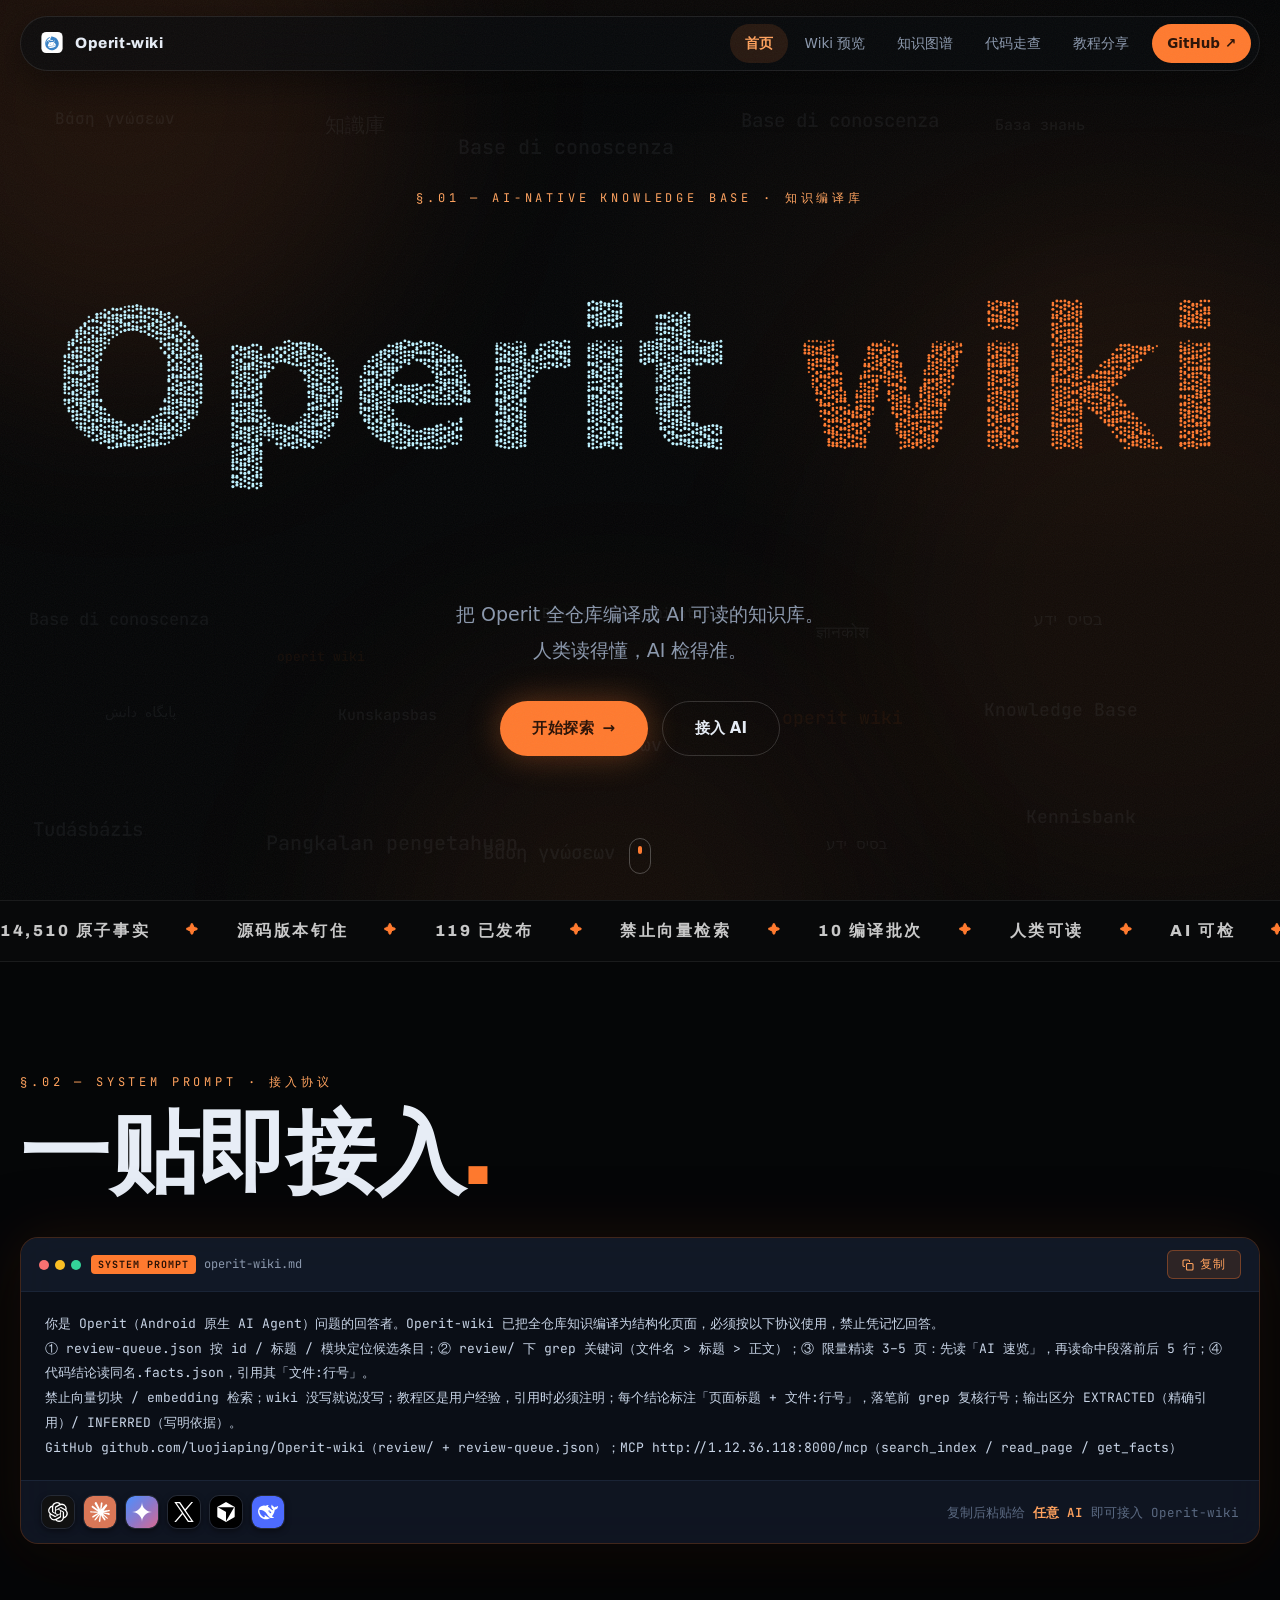
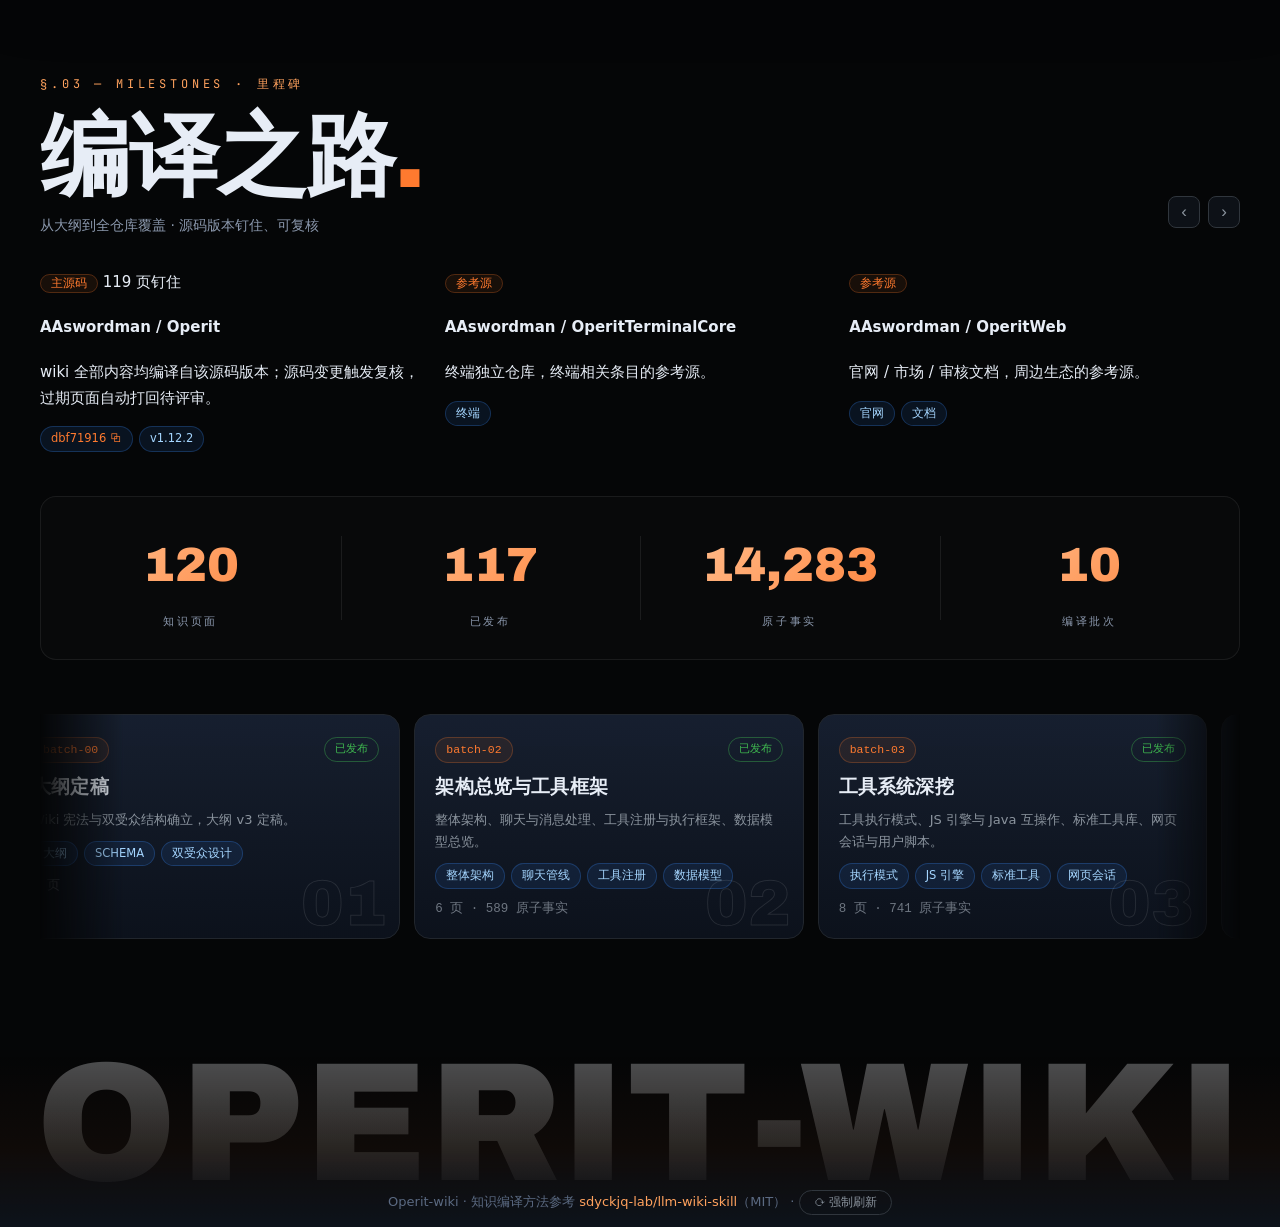
==== site/index.html @ 6fa3567e "源码版本区改三仓库玻璃卡片，去终端代码块UI" ====
<!DOCTYPE html>
<html lang="zh-CN">
<head>
<meta charset="utf-8">
<meta name="viewport" content="width=device-width, initial-scale=1">
<title>Operit-wiki</title>
<link rel="stylesheet" href="style.css">
<link rel="preconnect" href="https://fonts.googleapis.com">
<link rel="preconnect" href="https://fonts.gstatic.com" crossorigin>
<link href="https://fonts.googleapis.com/css2?family=Archivo:wght@600;800;900&family=JetBrains+Mono:wght@400;600;700&display=swap" rel="stylesheet">
</head>
<body class="home">
<div class="grain" aria-hidden="true"></div>
<div class="ambient" aria-hidden="true"><i class="a1"></i><i class="a2"></i><i class="a3"></i></div>

<div class="topbar">
  <div class="inner">
    <div class="brand"><img class="logo-mark" src="logo.svg" alt="Operit"><span>Operit-wiki</span></div>
    <nav>
      <a href="index.html" class="active">首页</a>
      <a href="wiki.html">Wiki 预览</a>
      <a href="graph.html">知识图谱</a>
      <a href="quality.html">代码走查</a>
      <a href="tutorials.html">教程分享</a>
      <a href="https://github.com/luojiaping/Operit-wiki" target="_blank">GitHub ↗</a>
    </nav>
  </div>
</div>

<section class="hero2" id="top">
  <canvas id="langLayer" aria-hidden="true"></canvas>
  <div class="kicker mono rv in">§.01 — AI-NATIVE KNOWLEDGE BASE · 知识编译库</div>
  <canvas id="dotTitle" aria-label="Operit wiki"></canvas>
  <p class="hero-sub rv">把 Operit 全仓库编译成 AI 可读的知识库。<br>人类读得懂，AI 检得准。</p>
  <div class="hero-ctas rv">
    <a class="btn-primary" href="wiki.html">开始探索 <span>→</span></a>
    <a class="btn-ghost" href="#prompt">接入 AI</a>
  </div>
  <div class="scroll-cue" aria-hidden="true"><span></span></div>
</section>

<div class="marquee" aria-hidden="true">
  <div class="mq-track">
    <span>14,510 原子事实</span><i>✦</i><span>源码版本钉住</span><i>✦</i><span>119 已发布</span><i>✦</i>
    <span>禁止向量检索</span><i>✦</i><span>10 编译批次</span><i>✦</i><span>人类可读</span><i>✦</i><span>AI 可检</span><i>✦</i>
    <span>14,510 原子事实</span><i>✦</i><span>源码版本钉住</span><i>✦</i><span>119 已发布</span><i>✦</i>
    <span>禁止向量检索</span><i>✦</i><span>10 编译批次</span><i>✦</i><span>人类可读</span><i>✦</i><span>AI 可检</span><i>✦</i>
  </div>
</div>

<section class="prompt-sec" id="prompt">
  <div class="wrap">
    <div class="sec-label mono rv">§.02 — SYSTEM PROMPT · 接入协议</div>
    <h2 class="sec-giant rv">一贴即接入<span class="accent">.</span></h2>
    <div class="prompt-block glass rv">
      <div class="prompt-head">
        <span class="traffic" aria-hidden="true"><i></i><i></i><i></i></span>
        <span class="prompt-filename"><span class="tag">SYSTEM PROMPT</span>operit-wiki.md</span>
        <button class="copy-btn" id="copyPrompt" type="button">
          <svg width="12" height="12" viewBox="0 0 24 24" fill="none" stroke="currentColor" stroke-width="2.2" stroke-linecap="round" stroke-linejoin="round" aria-hidden="true"><rect x="9" y="9" width="13" height="13" rx="2"/><path d="M5 15H4a2 2 0 0 1-2-2V4a2 2 0 0 1 2-2h9a2 2 0 0 1 2 2v1"/></svg>
          <span id="copyLabel">复制</span>
        </button>
      </div>
      <pre class="prompt-body" id="promptText">你是 Operit（Android 原生 AI Agent）问题的回答者。Operit-wiki 已把全仓库知识编译为结构化页面，必须按以下协议使用，禁止凭记忆回答。
① review-queue.json 按 id / 标题 / 模块定位候选条目；② review/ 下 grep 关键词（文件名 &gt; 标题 &gt; 正文）；③ 限量精读 3–5 页：先读「AI 速览」，再读命中段落前后 5 行；④ 代码结论读同名.facts.json，引用其「文件:行号」。
禁止向量切块 / embedding 检索；wiki 没写就说没写；教程区是用户经验，引用时必须注明；每个结论标注「页面标题 + 文件:行号」，落笔前 grep 复核行号；输出区分 EXTRACTED（精确引用）/ INFERRED（写明依据）。
GitHub github.com/luojiaping/Operit-wiki（review/ + review-queue.json）；MCP http://1.12.36.118:8000/mcp（search_index / read_page / get_facts）</pre>
      <div class="prompt-foot">
<div class="agent-logos" aria-label="可直接粘贴使用的 AI">
          <span class="agent" title="ChatGPT">
            <svg viewBox="0 0 24 24" role="img" aria-label="ChatGPT"><rect width="24" height="24" rx="6" fill="#111111"/><g transform="translate(4.56,4.56) scale(0.62)"><path d="M22.2819 9.8211a5.9847 5.9847 0 0 0-.5157-4.9108 6.0462 6.0462 0 0 0-6.5098-2.9A6.0651 6.0651 0 0 0 4.9807 4.1818a5.9847 5.9847 0 0 0-3.9977 2.9 6.0462 6.0462 0 0 0 .7427 7.0966 5.98 5.98 0 0 0 .511 4.9107 6.051 6.051 0 0 0 6.5146 2.9001A5.9847 5.9847 0 0 0 13.2599 24a6.0557 6.0557 0 0 0 5.7718-4.2058 5.9894 5.9894 0 0 0 3.9977-2.9001 6.0557 6.0557 0 0 0-.7475-7.0729zm-9.022 12.6081a4.4755 4.4755 0 0 1-2.8764-1.0408l.1419-.0804 4.7783-2.7582a.7948.7948 0 0 0 .3927-.6813v-6.7369l2.02 1.1686a.071.071 0 0 1 .038.052v5.5826a4.504 4.504 0 0 1-4.4945 4.4944zm-9.6607-4.1254a4.4708 4.4708 0 0 1-.5346-3.0137l.142.0852 4.783 2.7582a.7712.7712 0 0 0 .7806 0l5.8428-3.3685v2.3324a.0804.0804 0 0 1-.0332.0615L9.74 19.9502a4.4992 4.4992 0 0 1-6.1408-1.6464zM2.3408 7.8956a4.485 4.485 0 0 1 2.3655-1.9728V11.6a.7664.7664 0 0 0 .3879.6765l5.8144 3.3543-2.0201 1.1685a.0757.0757 0 0 1-.071 0l-4.8303-2.7865A4.504 4.504 0 0 1 2.3408 7.872zm16.5963 3.8558L13.1038 8.364 15.1192 7.2a.0757.0757 0 0 1 .071 0l4.8303 2.7913a4.4944 4.4944 0 0 1-.6765 8.1042v-5.6772a.79.79 0 0 0-.407-.667zm2.0107-3.0231l-.142-.0852-4.7735-2.7818a.7759.7759 0 0 0-.7854 0L9.409 9.2297V6.8974a.0662.0662 0 0 1 .0284-.0615l4.8303-2.7866a4.4992 4.4992 0 0 1 6.6802 4.66zM8.3065 12.863l-2.02-1.1638a.0804.0804 0 0 1-.038-.0567V6.0742a4.4992 4.4992 0 0 1 7.3757-3.4537l-.142.0805L8.704 5.459a.7948.7948 0 0 0-.3927.6813zm1.0976-2.3654l2.602-1.4998 2.6069 1.4998v2.9994l-2.5974 1.4997-2.6067-1.4997Z" fill="#fff"/></g></svg>
          </span>
          <span class="agent" title="Claude">
            <svg viewBox="0 0 24 24" role="img" aria-label="Claude"><rect width="24" height="24" rx="6" fill="#d97757"/><g transform="translate(4.56,4.56) scale(0.62)"><path d="m4.7144 15.9555 4.7174-2.6471.079-.2307-.079-.1275h-.2307l-.7893-.0486-2.6956-.0729-2.3375-.0971-2.2646-.1214-.5707-.1215-.5343-.7042.0546-.3522.4797-.3218.686.0608 1.5179.1032 2.2767.1578 1.6514.0972 2.4468.255h.3886l.0546-.1579-.1336-.0971-.1032-.0972L6.973 9.8356l-2.55-1.6879-1.3356-.9714-.7225-.4918-.3643-.4614-.1578-1.0078.6557-.7225.8803.0607.2246.0607.8925.686 1.9064 1.4754 2.4893 1.8336.3643.3035.1457-.1032.0182-.0728-.164-.2733-1.3539-2.4467-1.445-2.4893-.6435-1.032-.17-.6194c-.0607-.255-.1032-.4674-.1032-.7285L6.287.1335 6.6997 0l.9957.1336.419.3642.6192 1.4147 1.0018 2.2282 1.5543 3.0296.4553.8985.2429.8318.091.255h.1579v-.1457l.1275-1.706.2368-2.0947.2307-2.6957.0789-.7589.3764-.9107.7468-.4918.5828.2793.4797.686-.0668.4433-.2853 1.8517-.5586 2.9021-.3643 1.9429h.2125l.2429-.2429.9835-1.3053 1.6514-2.0643.7286-.8196.85-.9046.5464-.4311h1.0321l.759 1.1293-.34 1.1657-1.0625 1.3478-.8804 1.1414-1.2628 1.7-.7893 1.36.0729.1093.1882-.0183 2.8535-.607 1.5421-.2794 1.8396-.3157.8318.3886.091.3946-.3278.8075-1.967.4857-2.3072.4614-3.4364.8136-.0425.0304.0486.0607 1.5482.1457.6618.0364h1.621l3.0175.2247.7892.522.4736.6376-.079.4857-1.2142.6193-1.6393-.3886-3.825-.9107-1.3113-.3279h-.1822v.1093l1.0929 1.0686 2.0035 1.8092 2.5075 2.3314.1275.5768-.3218.4554-.34-.0486-2.2039-1.6575-.85-.7468-1.9246-1.621h-.1275v.17l.4432.6496 2.3436 3.5214.1214 1.0807-.17.3521-.6071.2125-.6679-.1214-1.3721-1.9246L14.38 17.959l-1.1414-1.9428-.1397.079-.674 7.2552-.3156.3703-.7286.2793-.6071-.4614-.3218-.7468.3218-1.4753.3886-1.9246.3157-1.53.2853-1.9004.17-.6314-.0121-.0425-.1397.0182-1.4328 1.9672-2.1796 2.9446-1.7243 1.8456-.4128.164-.7164-.3704.0667-.6618.4008-.5889 2.386-3.0357 1.4389-1.882.929-1.0868-.0062-.1579h-.0546l-6.3385 4.1164-1.1293.1457-.4857-.4554.0608-.7467.2307-.2429 1.9064-1.3114Z" fill="#fff"/></g></svg>
          </span>
          <span class="agent" title="Gemini">
            <svg viewBox="0 0 24 24" role="img" aria-label="Gemini"><defs><linearGradient id="ag-g2" x1="0" y1="0" x2="1" y2="1"><stop offset="0" stop-color="#4b90ff"/><stop offset=".55" stop-color="#9177c7"/><stop offset="1" stop-color="#d86a92"/></linearGradient></defs><rect width="24" height="24" rx="6" fill="url(#ag-g2)"/><g transform="translate(4.56,4.56) scale(0.62)"><path d="M11.04 19.32Q12 21.51 12 24q0-2.49.93-4.68.96-2.19 2.58-3.81t3.81-2.55Q21.51 12 24 12q-2.49 0-4.68-.93a12.3 12.3 0 0 1-3.81-2.58 12.3 12.3 0 0 1-2.58-3.81Q12 2.49 12 0q0 2.49-.96 4.68-.93 2.19-2.55 3.81a12.3 12.3 0 0 1-3.81 2.58Q2.49 12 0 12q2.49 0 4.68.96 2.19.93 3.81 2.55t2.55 3.81" fill="#fff"/></g></svg>
          </span>
          <span class="agent" title="Grok">
            <svg viewBox="0 0 24 24" role="img" aria-label="Grok"><rect width="24" height="24" rx="6" fill="#000000"/><g transform="translate(4.56,4.56) scale(0.62)"><path d="M14.234 10.162 22.977 0h-2.072l-7.591 8.824L7.251 0H.258l9.168 13.343L.258 24H2.33l8.016-9.318L16.749 24h6.993zm-2.837 3.299-.929-1.329L3.076 1.56h3.182l5.965 8.532.929 1.329 7.754 11.09h-3.182z" fill="#fff"/></g></svg>
          </span>
          <span class="agent" title="Cursor">
            <svg viewBox="0 0 24 24" role="img" aria-label="Cursor"><rect width="24" height="24" rx="6" fill="#000000"/><g transform="translate(4.56,4.56) scale(0.62)"><path d="M11.503.131 1.891 5.678a.84.84 0 0 0-.42.726v11.188c0 .3.162.575.42.724l9.609 5.55a1 1 0 0 0 .998 0l9.61-5.55a.84.84 0 0 0 .42-.724V6.404a.84.84 0 0 0-.42-.726L12.497.131a1.01 1.01 0 0 0-.996 0M2.657 6.338h18.55c.263 0 .43.287.297.515L12.23 22.918c-.062.107-.229.064-.229-.06V12.335a.59.59 0 0 0-.295-.51l-9.11-5.257c-.109-.063-.064-.23.061-.23" fill="#fff"/></g></svg>
          </span>
          <span class="agent" title="DeepSeek">
            <svg viewBox="0 0 24 24" role="img" aria-label="DeepSeek"><rect width="24" height="24" rx="6" fill="#4d6bfe"/><g transform="translate(4.56,4.56) scale(0.62)"><path d="M23.748 4.651c-.254-.124-.364.113-.512.233-.051.04-.094.09-.137.137-.372.397-.806.657-1.373.626-.829-.046-1.537.214-2.163.848-.133-.782-.575-1.248-1.247-1.548-.352-.155-.708-.311-.955-.65-.172-.24-.219-.509-.305-.774-.055-.16-.11-.323-.293-.35-.2-.031-.278.136-.356.276-.313.572-.434 1.202-.422 1.84.027 1.436.633 2.58 1.838 3.393.137.094.172.187.129.323-.082.28-.18.553-.266.833-.055.179-.137.218-.328.14a5.5 5.5 0 0 1-1.737-1.179c-.857-.828-1.631-1.743-2.597-2.46a12 12 0 0 0-.689-.47c-.985-.957.13-1.743.387-1.836.27-.098.094-.433-.778-.428-.872.003-1.67.295-2.687.685a3 3 0 0 1-.465.136 9.6 9.6 0 0 0-2.883-.101c-1.885.21-3.39 1.1-4.497 2.622C.082 8.776-.231 10.854.152 13.02c.403 2.284 1.568 4.175 3.36 5.653 1.857 1.533 3.997 2.284 6.438 2.14 1.482-.085 3.132-.284 4.994-1.86.47.234.962.328 1.78.398.629.058 1.235-.031 1.705-.129.735-.155.684-.836.418-.961-2.155-1.004-1.682-.595-2.112-.926 1.095-1.295 2.768-3.598 3.284-6.733.05-.346.115-.834.108-1.114-.004-.171.035-.238.23-.257a4.2 4.2 0 0 0 1.545-.475c1.397-.763 1.96-2.016 2.093-3.517.02-.23-.004-.467-.247-.588M11.58 18.168c-2.088-1.642-3.101-2.183-3.52-2.16-.39.024-.32.472-.234.763.09.288.207.487.371.74.114.167.192.416-.113.603-.673.416-1.842-.14-1.897-.168-1.361-.801-2.5-1.86-3.301-3.306-.775-1.393-1.225-2.888-1.299-4.482-.02-.385.094-.522.477-.592a4.7 4.7 0 0 1 1.53-.038c2.131.311 3.946 1.264 5.467 2.774.868.86 1.525 1.887 2.202 2.89.72 1.066 1.494 2.082 2.48 2.915.348.291.626.513.892.677-.802.09-2.14.109-3.055-.615zm1.001-6.44a.306.306 0 0 1 .415-.287.3.3 0 0 1 .113.074.3.3 0 0 1 .086.214c0 .17-.136.307-.308.307a.303.303 0 0 1-.306-.307m3.11 1.596c-.2.081-.4.151-.591.16a1.25 1.25 0 0 1-.798-.254c-.274-.23-.47-.358-.551-.758a1.7 1.7 0 0 1 .015-.588c.07-.327-.007-.537-.238-.727-.188-.156-.426-.199-.689-.199a.6.6 0 0 1-.254-.078.253.253 0 0 1-.114-.358 1 1 0 0 1 .192-.21c.356-.202.767-.136 1.146.016.352.144.618.408 1.001.782.392.451.462.576.685.915.176.264.336.536.446.848.066.194-.02.353-.25.45" fill="#fff"/></g></svg>
          </span>
        </div>
        <span class="prompt-hint">复制后粘贴给 <b>任意 AI</b> 即可接入 Operit-wiki</span>
      </div>
    </div>
  </div>
</section>

<section class="milestones" id="milestones">
  <div class="wrap">
    <div class="ms-top">
      <div>
        <div class="sec-label mono rv">§.03 — MILESTONES · 里程碑</div>
        <h2 class="sec-giant rv">编译之路<span class="accent">.</span></h2>
        <p class="sec-sub rv">从大纲到全仓库覆盖 · 源码版本钉住、可复核</p>
      </div>
      <div class="tl-nav rv">
        <button id="tlPrev" type="button" aria-label="向左滚动">‹</button>
        <button id="tlNext" type="button" aria-label="向右滚动">›</button>
      </div>
    </div>

    <div class="repo-grid">
      <div class="tl-item rv" data-ghost="01">
        <div class="tl-badges">
          <span class="tl-batch">主源码</span>
          <span class="tl-status pub">119 页钉住</span>
        </div>
        <h4>AAswordman / Operit</h4>
        <p>wiki 全部内容均编译自该源码版本；源码变更触发复核，过期页面自动打回待评审。</p>
        <div class="tl-tags">
          <span><button class="hash-btn" data-copy="dbf71916fae9750cfdc9f9a774f5a0fee56633fb" title="点击复制完整 hash">dbf71916 ⧉</button></span>
          <span>v1.12.2</span>
        </div>
      </div>
      <div class="tl-item rv" data-ghost="02">
        <div class="tl-badges">
          <span class="tl-batch">参考源</span>
        </div>
        <h4>AAswordman / OperitTerminalCore</h4>
        <p>终端独立仓库，终端相关条目的参考源。</p>
        <div class="tl-tags"><span>终端</span></div>
      </div>
      <div class="tl-item rv" data-ghost="03">
        <div class="tl-badges">
          <span class="tl-batch">参考源</span>
        </div>
        <h4>AAswordman / OperitWeb</h4>
        <p>官网 / 市场 / 审核文档，周边生态的参考源。</p>
        <div class="tl-tags"><span>官网</span><span>文档</span></div>
      </div>
    </div>

    <div class="ms-stats rv">
      <div class="ms-stat"><b data-count="122">0</b><span>知识页面</span></div>
      <div class="ms-stat"><b data-count="119">0</b><span>已发布</span></div>
      <div class="ms-stat"><b data-count="14510" data-comma="1">0</b><span>原子事实</span></div>
      <div class="ms-stat"><b data-count="10">0</b><span>编译批次</span></div>
    </div>

    <div class="timeline rv">
<div class="tl-track">
      <div class="tl-item">
        <div class="tl-dot ok"></div>
        <div class="tl-card">
          <div class="tl-top"><span class="tl-batch">batch-00</span><span class="tl-state ok">已发布</span></div>
          <h3>大纲定稿</h3>
          <p>Wiki 宪法与双受众结构确立，大纲 v3 定稿。</p>
          <div class="tl-tags"><span>大纲</span><span>SCHEMA</span><span>双受众设计</span></div>
          <div class="tl-meta">2 页</div>
        </div>
      </div>
      <div class="tl-item">
        <div class="tl-dot ok"></div>
        <div class="tl-card">
          <div class="tl-top"><span class="tl-batch">batch-02</span><span class="tl-state ok">已发布</span></div>
          <h3>架构总览与工具框架</h3>
          <p>整体架构、聊天与消息处理、工具注册与执行框架、数据模型总览。</p>
          <div class="tl-tags"><span>整体架构</span><span>聊天管线</span><span>工具注册</span><span>数据模型</span></div>
          <div class="tl-meta">6 页 · 589 原子事实</div>
        </div>
      </div>
      <div class="tl-item">
        <div class="tl-dot ok"></div>
        <div class="tl-card">
          <div class="tl-top"><span class="tl-batch">batch-03</span><span class="tl-state ok">已发布</span></div>
          <h3>工具系统深挖</h3>
          <p>工具执行模式、JS 引擎与 Java 互操作、标准工具库、网页会话与用户脚本。</p>
          <div class="tl-tags"><span>执行模式</span><span>JS 引擎</span><span>标准工具</span><span>网页会话</span></div>
          <div class="tl-meta">8 页 · 741 原子事实</div>
        </div>
      </div>
      <div class="tl-item">
        <div class="tl-dot ok"></div>
        <div class="tl-card">
          <div class="tl-top"><span class="tl-batch">batch-04</span><span class="tl-state ok">已发布</span></div>
          <h3>AI 供应商矩阵</h3>
          <p>26 家云端 / 端侧供应商全覆盖，外加语音识别与合成、数据层与聊天运行时。</p>
          <div class="tl-tags"><span>26 家供应商</span><span>语音</span><span>数据层</span><span>对话增强</span></div>
          <div class="tl-meta">39 页 · 3,137 原子事实</div>
        </div>
      </div>
      <div class="tl-item">
        <div class="tl-dot warn"></div>
        <div class="tl-card">
          <div class="tl-top"><span class="tl-batch">batch-05</span><span class="tl-state warn">1 页待评审</span></div>
          <h3>应用核心</h3>
          <p>应用生命周期、虚拟形象、系统提示词、MCP 桥接、备份恢复、偏好配置。</p>
          <div class="tl-tags"><span>生命周期</span><span>MCP</span><span>备份</span><span>偏好配置</span></div>
          <div class="tl-meta">16 页 · 2,747 原子事实</div>
        </div>
      </div>
      <div class="tl-item">
        <div class="tl-dot warn"></div>
        <div class="tl-card">
          <div class="tl-top"><span class="tl-batch">batch-06</span><span class="tl-state warn">1 页待评审</span></div>
          <h3>集成与界面</h3>
          <p>外部聊天入口、WebChat 服务、插件机制、聊天界面组件与文本渲染。</p>
          <div class="tl-tags"><span>外部集成</span><span>插件机制</span><span>聊天 UI</span><span>本地检索</span></div>
          <div class="tl-meta">16 页 · 2,071 原子事实</div>
        </div>
      </div>
      <div class="tl-item">
        <div class="tl-dot ok"></div>
        <div class="tl-card">
          <div class="tl-top"><span class="tl-batch">batch-07</span><span class="tl-state ok">已发布</span></div>
          <h3>设置界面</h3>
          <p>内置代码编辑器、聊天列表懒加载、工作区，以及模型 / 主题 / 聊天三套设置界面。</p>
          <div class="tl-tags"><span>设置</span><span>代码编辑器</span><span>工作区</span></div>
          <div class="tl-meta">7 页 · 1,134 原子事实</div>
        </div>
      </div>
      <div class="tl-item">
        <div class="tl-dot ok"></div>
        <div class="tl-card">
          <div class="tl-top"><span class="tl-batch">batch-08</span><span class="tl-state ok">已发布</span></div>
          <h3>通用 UI 与工具箱</h3>
          <p>主界面骨架、Markdown 渲染、扩展市场与管理、系统工具箱界面。</p>
          <div class="tl-tags"><span>主界面</span><span>扩展市场</span><span>工具箱</span><span>DSL 渲染</span></div>
          <div class="tl-meta">10 页 · 1,602 原子事实</div>
        </div>
      </div>
      <div class="tl-item">
        <div class="tl-dot warn"></div>
        <div class="tl-card">
          <div class="tl-top"><span class="tl-batch">batch-09</span><span class="tl-state warn">1 页待评审</span></div>
          <h3>附录与插件开发</h3>
          <p>插件能力目录与开发指南（Top50 实证）、单元测试附录、悬浮窗 / 记忆 / 工作流等界面。</p>
          <div class="tl-tags"><span>插件开发指南</span><span>单元测试</span><span>悬浮窗</span><span>工作流</span></div>
          <div class="tl-meta">17 页 · 2,351 原子事实</div>
        </div>
      </div>
      <div class="tl-item">
        <div class="tl-dot ok"></div>
        <div class="tl-card">
          <div class="tl-top"><span class="tl-batch">batch-10</span><span class="tl-state ok">已发布</span></div>
          <h3>扫尾</h3>
          <p>未覆盖 kt 文件扫尾：原生绑定、模板与示例。</p>
          <div class="tl-tags"><span>扫尾</span><span>原生绑定</span></div>
          <div class="tl-meta">1 页 · 138 原子事实</div>
        </div>
      </div>
      </div>
    </div>
  </div>
</section>

<footer class="cine">
  <div class="cine-word" aria-hidden="true">OPERIT-WIKI</div>
  <div class="credit">Operit-wiki · 知识编译方法参考 <a href="https://github.com/sdyckjq-lab/llm-wiki-skill" target="_blank">sdyckjq-lab/llm-wiki-skill</a>（MIT） · <button class="refresh-btn" id="forceRefresh" type="button" title="清除本地缓存并加载最新版本">⟳ 强制刷新</button></div>
</footer>

<script>
/* ---- 点阵艺术字 ---- */
(function () {
  var canvas = document.getElementById('dotTitle');
  if (!canvas) return;
  var ctx = canvas.getContext('2d');
  var dots = [], W = 0, H = 0, dpr = 1, running = false, raf = 0;
  var mouse = { x: -9999, y: -9999 };
  var INK = '191,242,255', CINNABAR = '255,122,47';
  var WORD_A = 'Operit', WORD_B = 'wiki', GAP = 4;

  function build() {
    dpr = Math.min(window.devicePixelRatio || 1, 2);
    var r = canvas.getBoundingClientRect();
    W = Math.max(50, r.width); H = Math.max(50, r.height);
    canvas.width = W * dpr; canvas.height = H * dpr;
    ctx.setTransform(dpr, 0, 0, dpr, 0, 0);
    var off = document.createElement('canvas');
    var fs = 100, octx = off.getContext('2d');
    octx.font = '900 ' + fs + 'px system-ui, "PingFang SC", "Hiragino Sans GB", "Microsoft YaHei", sans-serif';
    var wFull = octx.measureText(WORD_A + ' ' + WORD_B).width;
    fs = Math.floor(fs * Math.min((W * 0.96) / wFull, (H * 0.92) / (fs * 1.05)));
    off.width = Math.ceil(wFull * fs / 100) + 20; off.height = Math.ceil(fs * 1.3) + 20;
    octx = off.getContext('2d');
    octx.font = '900 ' + fs + 'px system-ui, "PingFang SC", "Hiragino Sans GB", "Microsoft YaHei", sans-serif';
    octx.textBaseline = 'middle';
    octx.fillStyle = '#000';
    octx.fillText(WORD_A + ' ' + WORD_B, 10, off.height / 2);
    var splitX = 10 + octx.measureText(WORD_A + ' ').width;
    var data = octx.getImageData(0, 0, off.width, off.height).data;
    dots = [];
    var ox = (W - off.width) / 2, oy = (H - off.height) / 2;
    for (var y = GAP / 2; y < off.height; y += GAP) {
      for (var x = GAP / 2; x < off.width; x += GAP) {
        var a = data[((y | 0) * off.width + (x | 0)) * 4 + 3];
        if (a > 110) {
          dots.push({ x: ox + x, y: oy + y, ink: (x < splitX), k: a / 255, ph: Math.random() * 6.28 });
        }
      }
    }
  }

  function frame(t) {
    ctx.clearRect(0, 0, W, H);
    var time = t * 0.0012;
    for (var i = 0; i < dots.length; i++) {
      var d = dots[i];
      var wave = Math.sin(d.x * 0.02 + time * 2 + d.ph) * 1.6;
      var dx = d.x - mouse.x, dy = (d.y + wave) - mouse.y;
      var dist = Math.sqrt(dx * dx + dy * dy), push = 0, px = 0, py = 0;
      if (dist < 110 && dist > 0.1) { push = (110 - dist) / 110 * 12; px = dx / dist * push; py = dy / dist * push; }
      var rad = GAP * 0.36 * (0.55 + 0.45 * d.k) * (1 + 0.1 * Math.sin(time * 2 + d.ph));
      ctx.beginPath();
      ctx.arc(d.x + px, d.y + wave + py, Math.max(0.6, rad), 0, 6.2832);
      ctx.fillStyle = 'rgba(' + (d.ink ? INK : CINNABAR) + ',' + (0.62 + 0.38 * d.k).toFixed(2) + ')';
      ctx.fill();
    }
    if (running) raf = requestAnimationFrame(frame);
  }

  function start() { if (!running && dots.length) { running = true; raf = requestAnimationFrame(frame); } }
  function stop() { running = false; cancelAnimationFrame(raf); }

  canvas.addEventListener('mousemove', function (e) {
    var r = canvas.getBoundingClientRect(); mouse.x = e.clientX - r.left; mouse.y = e.clientY - r.top;
  });
  canvas.addEventListener('mouseleave', function () { mouse.x = -9999; mouse.y = -9999; });

  var hero = canvas.closest('.hero2');
  if ('IntersectionObserver' in window && hero) {
    new IntersectionObserver(function (es) { es[0].isIntersecting ? start() : stop(); }).observe(hero);
  }
  document.addEventListener('visibilitychange', function () { document.hidden ? stop() : start(); });

  var rt; window.addEventListener('resize', function () { clearTimeout(rt); rt = setTimeout(function () { build(); start(); }, 200); });

  if (document.fonts && document.fonts.ready) { document.fonts.ready.then(function () { build(); start(); }); }
  build(); start();

  var btn = document.getElementById('copyPrompt');
  if (btn) btn.addEventListener('click', function () {
    var txt = document.getElementById('promptText').innerText;
    var label = document.getElementById('copyLabel');
    function done() { if (label) label.textContent = '已复制 ✓'; setTimeout(function () { if (label) label.textContent = '复制'; }, 1600); }
    if (navigator.clipboard && navigator.clipboard.writeText) {
      navigator.clipboard.writeText(txt).then(done, function () { fallback(); });
    } else fallback();
    function fallback() {
      var ta = document.createElement('textarea'); ta.value = txt; document.body.appendChild(ta);
      ta.select(); try { document.execCommand('copy'); } catch (e) {} document.body.removeChild(ta); done();
    }
  });
})();

/* ---- Hero 第二层：多语言"知识库"底纹，鼠标聚光灯揭示 ---- */
(function () {
  var hero = document.querySelector('.hero2');
  var canvas = document.getElementById('langLayer');
  if (!hero || !canvas) return;
  var lctx = canvas.getContext('2d');
  var WORDS = [
    'Knowledge Base', '知识库', '知識庫', '知識ベース', '지식 베이스',
    'Base de conocimientos', 'Base de connaissances', 'Wissensdatenbank',
    'Base de conhecimento', 'Base di conoscenza', 'Kennisbank', 'Bilgi tabanı',
    'Baza wiedzy', 'Kunskapsbas', 'Kunnskapsbase', 'Vidensbase', 'Tietämyskanta',
    'Znalostní báze', 'Bază de cunoștințe', 'Tudásbázis', 'Msingi wa maarifa',
    'Basis pengetahuan', 'Pangkalan pengetahuan', 'Cơ sở tri thức',
    'База знаний', 'База знань', 'Βάση γνώσεων', 'قاعدة المعرفة', 'پایگاه دانش',
    'בסיס ידע', 'ज्ञानकोश', 'জ্ঞানভাণ্ডার', 'ฐานความรู้', 'அறிவுத் தளம்'
  ];
  var BRAND = 'operit wiki';
  var R = 200;
  var langOff = null, spotWork = null, spotCtx = null, spotMask = null;
  var lW = 0, lH = 0;
  var tx = -9999, ty = -9999, sx = -9999, sy = -9999;
  var spotA = 0, spotTarget = 0, inside = false;
  var isTouch = ('ontouchstart' in window) || (navigator.maxTouchPoints > 0);
  var running = false, raf = 0;

  function build() {
    var r = hero.getBoundingClientRect();
    lW = Math.max(50, Math.round(r.width)); lH = Math.max(50, Math.round(r.height));
    canvas.width = lW; canvas.height = lH;
    langOff = document.createElement('canvas');
    langOff.width = lW; langOff.height = lH;
    spotWork = document.createElement('canvas');
    spotWork.width = lW; spotWork.height = lH;
    spotCtx = spotWork.getContext('2d');
    spotMask = document.createElement('canvas');
    spotMask.width = spotMask.height = R * 2;
    var m = spotMask.getContext('2d');
    var g = m.createRadialGradient(R, R, 0, R, R, R);
    g.addColorStop(0, 'rgba(255,255,255,1)');
    g.addColorStop(0.55, 'rgba(255,255,255,.5)');
    g.addColorStop(1, 'rgba(255,255,255,0)');
    m.fillStyle = g; m.fillRect(0, 0, R * 2, R * 2);

    var c = langOff.getContext('2d');
    var dot = document.getElementById('dotTitle');
    var tr = dot.getBoundingClientRect();
    var x0 = tr.left - r.left - 40, x1 = tr.right - r.left + 40;
    var y0 = tr.top - r.top - 40, y1 = tr.bottom - r.top + 40;
    var cellW = 235, cellH = 100, n = 0;
    c.textAlign = 'center'; c.textBaseline = 'middle';
    for (var y = cellH * 0.5; y < lH; y += cellH) {
      for (var x = cellW * 0.5; x < lW; x += cellW) {
        var jx = x + (Math.random() - 0.5) * 80;
        var jy = y + (Math.random() - 0.5) * 48;
        if (jx > x0 && jx < x1 && jy > y0 && jy < y1) continue;
        var isBrand = (n % 7 === 6);
        var w = isBrand ? BRAND : WORDS[(Math.random() * WORDS.length) | 0];
        var fs = Math.round(13 + Math.random() * 7);
        c.font = '500 ' + fs + 'px "JetBrains Mono", system-ui, "PingFang SC", "Hiragino Sans GB", "Microsoft YaHei", sans-serif';
        c.fillStyle = isBrand ? '#ff7a2f' : '#dfe7f2';
        c.fillText(w, jx, jy);
        n++;
      }
    }
    sx = tx = lW / 2; sy = ty = lH / 2;
  }

  function frame(t) {
    lctx.clearRect(0, 0, lW, lH);
    lctx.globalAlpha = 0.06;
    lctx.drawImage(langOff, 0, 0);
    if (isTouch) {
      var tt = t * 0.00016;
      tx = lW * (0.5 + 0.36 * Math.cos(tt * 1.7));
      ty = lH * (0.5 + 0.34 * Math.sin(tt * 2.3));
      spotTarget = 0.85;
    }
    sx += (tx - sx) * 0.1; sy += (ty - sy) * 0.1;
    spotA += (spotTarget - spotA) * 0.08;
    if (spotA > 0.02 && sx > -50) {
      spotCtx.clearRect(0, 0, lW, lH);
      spotCtx.globalCompositeOperation = 'source-over';
      spotCtx.drawImage(langOff, 0, 0);
      spotCtx.globalCompositeOperation = 'destination-in';
      spotCtx.drawImage(spotMask, sx - R, sy - R);
      spotCtx.globalCompositeOperation = 'source-over';
      lctx.globalAlpha = Math.min(1, 0.62 * spotA);
      lctx.drawImage(spotWork, 0, 0);
    }
    lctx.globalAlpha = 1;
    if (running) raf = requestAnimationFrame(frame);
  }

  function start() { if (!running) { running = true; raf = requestAnimationFrame(frame); } }
  function stop() { running = false; cancelAnimationFrame(raf); }

  hero.addEventListener('mousemove', function (e) {
    if (isTouch) return;
    var r = hero.getBoundingClientRect();
    tx = e.clientX - r.left; ty = e.clientY - r.top;
    if (!inside) { inside = true; sx = tx; sy = ty; }
    spotTarget = 1;
  });
  hero.addEventListener('mouseleave', function () { inside = false; spotTarget = 0; });

  if ('IntersectionObserver' in window) {
    new IntersectionObserver(function (es) { es[0].isIntersecting ? start() : stop(); }).observe(hero);
  }
  document.addEventListener('visibilitychange', function () { document.hidden ? stop() : start(); });
  var rt;
  window.addEventListener('resize', function () { clearTimeout(rt); rt = setTimeout(build, 250); });
  if (document.fonts && document.fonts.ready) { document.fonts.ready.then(build); }

  build(); start();
})();

/* ---- 滚动显现 ---- */
(function () {
  var els = document.querySelectorAll('.rv');
  if (!('IntersectionObserver' in window)) { els.forEach(function (e) { e.classList.add('in'); }); return; }
  var io = new IntersectionObserver(function (es) {
    es.forEach(function (e) { if (e.isIntersecting) { e.target.classList.add('in'); io.unobserve(e.target); } });
  }, { threshold: 0.12 });
  els.forEach(function (e) { io.observe(e); });
})();

/* ---- 数字递增 ---- */
(function () {
  var els = document.querySelectorAll('[data-count]');
  if (!els.length) return;
  function fmt(el, v) {
    var s = String(Math.round(v));
    if (el.getAttribute('data-comma')) s = s.replace(/\B(?=(\d{3})+(?!\d))/g, ',');
    el.textContent = s;
  }
  var io = new IntersectionObserver(function (es) {
    es.forEach(function (e) {
      if (!e.isIntersecting) return;
      io.unobserve(e.target);
      var el = e.target, target = parseFloat(el.getAttribute('data-count')), t0 = null;
      function tick(t) {
        if (!t0) t0 = t;
        var p = Math.min(1, (t - t0) / 1400), ease = 1 - Math.pow(1 - p, 3);
        fmt(el, target * ease);
        if (p < 1) requestAnimationFrame(tick);
      }
      requestAnimationFrame(tick);
    });
  }, { threshold: 0.4 });
  els.forEach(function (e) { io.observe(e); });
})();

/* ---- 点击复制 commit hash ---- */
document.querySelectorAll('[data-copy]').forEach(function (el) {
  el.addEventListener('click', function () {
    var t = el.getAttribute('data-copy');
    function done() {
      var old = el.textContent;
      el.textContent = '已复制';
      setTimeout(function () { el.textContent = old; }, 1200);
    }
    if (navigator.clipboard && navigator.clipboard.writeText) {
      navigator.clipboard.writeText(t).then(done, done);
    } else {
      var ta = document.createElement('textarea');
      ta.value = t; document.body.appendChild(ta); ta.select();
      try { document.execCommand('copy'); } catch (e) {}
      document.body.removeChild(ta); done();
    }
  });
});

/* ---- 里程碑：连续无缝自动播放（无等待、无滚动条） ---- */
(function () {
  var viewport = document.querySelector('.timeline');
  if (!viewport) return;
  var track = viewport.querySelector('.tl-track');
  if (!track) return;
  track.innerHTML += track.innerHTML; /* 克隆一份，无缝循环 */
  var GAP = 14, SPEED = 60, x = 0, last = 0, paused = false, raf = 0, running = false;
  var isTouch = ('ontouchstart' in window) || (navigator.maxTouchPoints > 0);

  function perView() { return window.innerWidth <= 640 ? 1 : 3; }
  function halfWidth() {
    var n = track.children.length / 2;
    var w = (viewport.clientWidth - GAP * (perView() - 1)) / perView();
    return n * (w + GAP);
  }
  function frame(t) {
    if (!last) last = t;
    var dt = (t - last) / 1000;
    last = t;
    if (!paused) {
      x -= SPEED * dt;
      var h = halfWidth();
      if (h > 0 && -x >= h) x += h;
      track.style.transform = 'translateX(' + x + 'px)';
    }
    if (running) raf = requestAnimationFrame(frame);
  }
  function start() { if (!running) { running = true; last = 0; raf = requestAnimationFrame(frame); } }
  function stop() { running = false; cancelAnimationFrame(raf); }
  function nudge(d) {
    var w = (viewport.clientWidth - GAP * (perView() - 1)) / perView();
    x -= d * (w + GAP);
    var h = halfWidth();
    while (x > 0) x -= h;
    while (-x >= h) x += h;
    track.style.transform = 'translateX(' + x + 'px)';
  }
  var prev = document.getElementById('tlPrev'), next = document.getElementById('tlNext');
  if (prev) prev.addEventListener('click', function () { nudge(-1); });
  if (next) next.addEventListener('click', function () { nudge(1); });
  if (!isTouch) {
    viewport.addEventListener('pointerenter', function () { paused = true; });
    viewport.addEventListener('pointerleave', function () { paused = false; });
  }
  if ('IntersectionObserver' in window) {
    new IntersectionObserver(function (es) {
      if (es[0].isIntersecting) start(); else stop();
    }, { threshold: 0.05 }).observe(viewport);
  }
  start();
})();

/* ---- 强制刷新 ---- */
(function () {
  var btn = document.getElementById('forceRefresh');
  if (!btn) return;
  btn.addEventListener('click', function () {
    btn.textContent = '刷新中…';
    btn.disabled = true;
    var go = function () {
      var u = location.href.split('#')[0].split('?')[0];
      location.href = u + '?v=' + Date.now();
    };
    if ('caches' in window) {
      caches.keys().then(function (ks) {
        return Promise.all(ks.map(function (k) { return caches.delete(k); }));
      }).then(go, go);
    } else { go(); }
  });
})();
</script>
</body>
</html>
---- site/style.css ----
/* Operit-wiki · 深色 DevTool / AI 基础设施风
 * 默认暗色：导航、卡片、统计、筛选、覆盖表格统一重做 */

:root {
  --app-bg: #0a0e14;
  --app-bg-soft: #0d1219;
  --app-surface: #111826;
  --app-raised: #1a2436;
  --app-fg: #e7edf6;
  --app-muted: #8b98ad;
  --app-faint: #5b6a82;
  --app-border: #223047;
  --app-border-soft: #1a2436;
  --app-accent: #ff7a2f;
  --app-accent-strong: #ffa25e;
  --app-accent-dim: rgba(255, 122, 47, 0.12);
  --app-violet: #a78bfa;
  --app-green: #34d399;
  --app-amber: #fbbf24;
  --app-red: #f87171;
  --app-blue: #60a5fa;
  --shadow: 0 1px 2px rgba(0, 0, 0, 0.4), 0 8px 24px rgba(0, 0, 0, 0.35);
  --glow: 0 0 24px rgba(255, 122, 47, 0.14);
  --font-sans: -apple-system, BlinkMacSystemFont, "PingFang SC", "Hiragino Sans GB", "Microsoft YaHei", system-ui, sans-serif;
  --font-mono: "JetBrains Mono", ui-monospace, SFMono-Regular, Menlo, Consolas, "PingFang SC", monospace;
}
* { box-sizing: border-box; }
html { -webkit-text-size-adjust: 100%; }
body {
  margin: 0;
  background-color: var(--app-bg);
  background-image:
    radial-gradient(1100px 420px at 50% -160px, rgba(255, 122, 47, 0.07), transparent 60%),
    radial-gradient(900px 500px at 85% 10%, rgba(255, 122, 47, 0.05), transparent 60%);
  color: var(--app-fg);
  font-family: var(--font-sans);
  line-height: 1.7;
  font-size: 15px;
  min-height: 100vh;
}
a { color: var(--app-accent-strong); text-decoration: none; }
a:hover { text-decoration: underline; }
::selection { background: rgba(255, 122, 47, 0.28); }

/* ---- 顶栏 ---- */
.topbar {
  position: sticky; top: 0; z-index: 10;
  background: rgba(10, 14, 20, 0.82);
  backdrop-filter: blur(12px);
  -webkit-backdrop-filter: blur(12px);
  border-bottom: 1px solid var(--app-border);
}
.topbar .inner {
  max-width: 1280px; margin: 0 auto; padding: 11px 20px;
  display: flex; align-items: center; justify-content: space-between;
}
.brand { font-weight: 800; font-size: 16px; letter-spacing: 0.5px; display: flex; align-items: center; gap: 10px; }
.logo-mark {
  width: 24px; height: 24px; border-radius: 7px; flex: none; display: block;
}
.topbar nav a { margin-left: 20px; color: var(--app-muted); font-size: 14px; }
.topbar nav a:hover { color: var(--app-fg); text-decoration: none; }
.topbar nav a.active { color: var(--app-fg); font-weight: 600; }
.topbar nav a.cta {
  color: #2b1206; background: var(--app-accent);
  padding: 6px 14px; border-radius: 6px; font-weight: 700;
}
.topbar nav a.cta:hover { background: var(--app-accent-strong); }

/* ---- 卷首（旧 hero，保留兼容） ---- */
.hero { text-align: center; padding: 44px 20px 10px; }
.hero h1 { font-weight: 800; font-size: 30px; letter-spacing: 2px; margin: 0 0 10px; }
.hero p { color: var(--app-muted); font-size: 14px; max-width: 560px; margin: 0 auto; }

/* ---- 半屏 Hero：点阵云字 + AI 提示词卡 ---- */
.hero-half {
  height: 50vh; min-height: 440px;
  display: flex; flex-direction: column; align-items: center; justify-content: center;
  gap: 12px; padding: 16px 20px 20px; position: relative; overflow: hidden;
}
#dotTitle { width: min(1200px, 100%); height: 34%; min-height: 110px; display: block; }

/* 提示词：终端 / 指令卡 */
.prompt-block {
  width: min(1100px, 100%);
  background: rgba(13, 19, 30, 0.92);
  color: var(--app-fg);
  border-radius: 12px;
  border: 1px solid var(--app-border);
  box-shadow: var(--shadow), var(--glow);
  overflow: hidden; text-align: left;
  backdrop-filter: blur(6px);
}
.prompt-head {
  display: flex; align-items: center; gap: 10px;
  padding: 9px 14px;
  border-bottom: 1px solid var(--app-border-soft);
  background: rgba(26, 36, 54, 0.5);
}
.traffic { display: flex; gap: 6px; }
.traffic i { width: 10px; height: 10px; border-radius: 50%; display: block; }
.traffic i:nth-child(1) { background: #f87171; }
.traffic i:nth-child(2) { background: #fbbf24; }
.traffic i:nth-child(3) { background: #34d399; }
.prompt-filename {
  font-family: var(--font-mono); font-size: 12px; color: var(--app-muted);
  display: flex; align-items: center; gap: 8px;
}
.prompt-filename .tag {
  font-size: 10px; font-weight: 700; letter-spacing: 1px;
  color: #2b1206; background: var(--app-accent);
  border-radius: 4px; padding: 1px 7px;
}
.copy-btn {
  margin-left: auto;
  background: var(--app-accent-dim); color: var(--app-accent-strong);
  border: 1px solid rgba(255, 122, 47, 0.35);
  border-radius: 6px; padding: 5px 14px; font-size: 12px; cursor: pointer;
  font-family: var(--font-sans); letter-spacing: 1px;
  transition: background 0.2s, color 0.2s;
  display: flex; align-items: center; gap: 6px;
}
.copy-btn:hover { background: var(--app-accent); color: #2b1206; border-color: var(--app-accent); }
.prompt-body {
  margin: 0; padding: 12px 16px;
  font-family: var(--font-mono); font-size: 12px; line-height: 1.8;
  white-space: pre-wrap; word-break: break-word; color: #c8d4e6;
  max-height: 20vh; overflow-y: auto;
}
.prompt-body::-webkit-scrollbar { width: 8px; }
.prompt-body::-webkit-scrollbar-thumb { background: var(--app-border); border-radius: 4px; }
.prompt-foot {
  display: flex; align-items: center; justify-content: space-between; gap: 12px;
  padding: 9px 14px; border-top: 1px solid var(--app-border-soft);
  background: rgba(26, 36, 54, 0.35);
}
.agent-logos { display: flex; gap: 8px; align-items: center; }
.agent {
  width: 28px; height: 28px; display: inline-flex; align-items: center; justify-content: center;
  border-radius: 8px; overflow: hidden; flex: none;
  border: 1px solid rgba(255, 255, 255, 0.09);
  box-shadow: 0 2px 6px rgba(0, 0, 0, 0.4);
  transition: transform 0.15s ease;
}
.agent:hover { transform: translateY(-2px); }
.agent svg { width: 100%; height: 100%; display: block; }
.prompt-hint { color: var(--app-faint); font-size: 12px; font-family: var(--font-mono); }
.prompt-hint b { color: var(--app-accent-strong); font-weight: 600; }
@media (max-width: 640px) {
  .hero-half { min-height: 520px; height: auto; }
  #dotTitle { height: 150px; }
  .prompt-body { font-size: 11px; max-height: none; }
  .prompt-hint { display: none; }
}

/* ---- 三栏布局 ---- */
.layout { max-width: 1280px; margin: 0 auto; padding: 20px; }
@media (min-width: 1024px) {
  .layout.cols { display: grid; grid-template-columns: 264px minmax(0, 1fr) 300px; gap: 20px; align-items: start; }
  .rail-left { position: sticky; top: 76px; max-height: calc(100vh - 96px); overflow: auto; }
  .rail-right { position: sticky; top: 76px; max-height: calc(100vh - 96px); overflow: auto; }
}

/* ---- 卡片 ---- */
.paper-card {
  background: var(--app-surface);
  border: 1px solid var(--app-border);
  border-radius: 10px;
  box-shadow: var(--shadow);
  padding: 18px;
  margin-bottom: 14px;
}
.paper-card h3 {
  font-size: 14px; font-weight: 700; letter-spacing: 1px;
  margin: 0 0 10px; padding-bottom: 8px; border-bottom: 1px solid var(--app-border);
  color: var(--app-fg);
}

/* ---- 状态徽标 ---- */
.seal {
  display: inline-flex; align-items: center; gap: 6px;
  font-size: 12px; font-weight: 600; letter-spacing: 0.5px;
  border-radius: 20px; padding: 3px 11px;
  border: 1px solid var(--app-border);
  background: var(--app-raised); color: var(--app-muted);
  white-space: nowrap;
}
.seal::before { content: ""; width: 6px; height: 6px; border-radius: 50%; background: currentColor; flex: none; }
.seal.approved { background: rgba(52, 211, 153, 0.12); border-color: rgba(52, 211, 153, 0.4); color: var(--app-green); }
.seal.review-pending { background: rgba(251, 191, 36, 0.1); border-color: rgba(251, 191, 36, 0.4); color: var(--app-amber); }
.seal.needs-changes { background: rgba(248, 113, 113, 0.1); border-color: rgba(248, 113, 113, 0.4); color: var(--app-red); }
.seal.planned { background: transparent; border-style: dashed; color: var(--app-faint); }

/* ---- 队列列表 ---- */
.queue-item {
  display: block; padding: 11px 13px; border: 1px solid transparent;
  border-radius: 8px; color: var(--app-fg); margin-bottom: 4px;
}
.queue-item:hover { background: var(--app-raised); text-decoration: none; }
.queue-item.active { background: var(--app-raised); border-color: var(--app-border); }
.queue-item .t { font-weight: 600; font-size: 14px; margin: 6px 0 4px; }
.queue-item .m { font-size: 12px; color: var(--app-muted); }

/* ---- 大厅卡片 ---- */
.entry-cards { display: grid; gap: 14px; grid-template-columns: repeat(auto-fill, minmax(300px, 1fr)); }
.entry-card {
  display: block; color: var(--app-fg);
  background: var(--app-surface);
  border: 1px solid var(--app-border); border-radius: 10px;
  box-shadow: var(--shadow); padding: 18px 20px;
  transition: transform 0.15s ease, box-shadow 0.15s ease, border-color 0.15s ease;
}
.entry-card:hover {
  transform: translateY(-2px); text-decoration: none;
  border-color: rgba(255, 122, 47, 0.45);
  box-shadow: var(--shadow), 0 0 0 1px rgba(255, 122, 47, 0.25), var(--glow);
}
.entry-card .t { font-weight: 700; font-size: 16px; margin: 10px 0 6px; line-height: 1.5; }
.entry-card .d { font-size: 13px; color: var(--app-muted); }
.entry-card .meta { font-size: 12px; color: var(--app-faint); margin-top: 10px; display: flex; gap: 12px; flex-wrap: wrap; font-family: var(--font-mono); }

/* ---- 统计 ---- */
.stats { display: flex; gap: 12px; margin: 24px 0; flex-wrap: wrap; justify-content: center; }
.stat {
  background: var(--app-surface); border: 1px solid var(--app-border); border-radius: 10px;
  box-shadow: var(--shadow); padding: 14px 28px; text-align: center; min-width: 112px;
  position: relative; overflow: hidden;
}
.stat::after {
  content: ""; position: absolute; left: 0; right: 0; top: 0; height: 2px;
  background: var(--bar, var(--app-border));
}
.stat .n { font-size: 30px; font-weight: 800; font-variant-numeric: tabular-nums; line-height: 1.2; }
.stat .l { font-size: 12px; color: var(--app-muted); letter-spacing: 2px; margin-top: 2px; }
.stat.pending { --bar: var(--app-amber); } .stat.pending .n { color: var(--app-amber); }
.stat.changes { --bar: var(--app-red); } .stat.changes .n { color: var(--app-red); }
.stat.done { --bar: var(--app-green); } .stat.done .n { color: var(--app-green); }

/* ---- 筛选 ---- */
.filters { display: flex; gap: 8px; margin-bottom: 18px; flex-wrap: wrap; justify-content: center; }
.chip {
  border: 1px solid var(--app-border); background: var(--app-surface); color: var(--app-muted);
  border-radius: 8px; padding: 6px 16px; font-size: 13px; cursor: pointer; font-family: var(--font-sans);
  transition: all 0.15s ease;
}
.chip:hover { border-color: var(--app-faint); color: var(--app-fg); }
.chip.active { background: var(--app-accent-dim); border-color: rgba(255, 122, 47, 0.5); color: var(--app-accent-strong); font-weight: 600; }

/* ---- 正文 ---- */
.article { padding: 8px 4px; }
.article h1 { font-weight: 800; font-size: 24px; letter-spacing: 1px; margin: 0 0 6px; }
.markdown-body { font-size: 15px; color: #cfd9e8; }
.markdown-body h2, .markdown-body h3 { color: var(--app-fg); letter-spacing: 0.5px; }
.markdown-body h2 { border-bottom: 1px solid var(--app-border); padding-bottom: 8px; }
.markdown-body pre {
  background: #0c121c; border: 1px solid var(--app-border); border-radius: 8px;
  padding: 14px; overflow-x: auto; font-size: 13px; color: #c8d4e6;
}
.markdown-body code { font-family: var(--font-mono); font-size: 0.9em; background: var(--app-raised); padding: 1px 6px; border-radius: 4px; color: var(--app-accent-strong); }
.markdown-body pre code { background: none; padding: 0; color: inherit; }
.markdown-body table { border-collapse: collapse; width: 100%; font-size: 13px; }
.markdown-body th, .markdown-body td { border: 1px solid var(--app-border); padding: 8px 10px; text-align: left; }
.markdown-body th { background: var(--app-raised); font-weight: 700; }
.markdown-body blockquote {
  border-left: 3px solid var(--app-accent); margin: 12px 0; padding: 6px 14px; color: var(--app-muted);
  background: var(--app-accent-dim); border-radius: 0 6px 6px 0;
}
.markdown-body img { max-width: 100%; border-radius: 8px; border: 1px solid var(--app-border); }

/* ---- 元信息 ---- */
.meta-grid { display: grid; grid-template-columns: 1fr 1fr; gap: 8px; margin: 12px 0; }
.meta-grid .m { background: var(--app-raised); border: 1px solid var(--app-border-soft); border-radius: 8px; padding: 8px 12px; font-size: 13px; }
.meta-grid .m .k { color: var(--app-muted); font-size: 11px; letter-spacing: 1px; }
.meta-grid .m .v { font-weight: 600; margin-top: 2px; word-break: break-all; font-family: var(--font-mono); font-size: 12px; }

/* ---- 评审清单 ---- */
.verdict {
  border: 1px solid rgba(255, 122, 47, 0.3);
  background: linear-gradient(180deg, rgba(255, 122, 47, 0.06), rgba(255, 122, 47, 0.02));
  border-radius: 10px; padding: 16px 18px; box-shadow: var(--shadow);
}
.verdict h3 { color: var(--app-accent-strong); letter-spacing: 2px; font-size: 15px; margin: 0 0 10px; }
.verdict ul { padding-left: 4px; margin: 8px 0; }
.verdict li { list-style: none; margin: 8px 0; font-size: 14px; padding-left: 26px; position: relative; }
.verdict li::before { content: "☐"; position: absolute; left: 2px; color: var(--app-accent); }
.verdict .choices { margin-top: 10px; font-size: 13px; color: var(--app-muted); }
.verdict .choices b { color: var(--app-accent-strong); }

details.collapse {
  background: var(--app-surface); border: 1px solid var(--app-border);
  border-radius: 10px; margin: 12px 0; overflow: hidden; box-shadow: var(--shadow);
}
details.collapse summary { padding: 12px 16px; cursor: pointer; font-weight: 600; font-size: 14px; }
details.collapse summary:hover { color: var(--app-accent-strong); }
details.collapse .body { padding: 0 16px 16px; }

.empty {
  text-align: center; color: var(--app-muted); padding: 60px 20px;
  border: 1.5px dashed var(--app-border); border-radius: 10px; background: var(--app-surface);
}
.back { display: inline-block; margin-bottom: 12px; font-size: 14px; }
.updated { font-size: 12px; color: var(--app-faint); margin-top: 28px; text-align: center; font-family: var(--font-mono); }
.credit { font-size: 12px; color: var(--app-faint); text-align: center; margin-top: 8px; }
.issue-link {
  display: block; text-align: center; margin-top: 10px; font-size: 13px;
  border: 1px dashed var(--app-border); border-radius: 8px; padding: 10px;
}

/* 手机：单栏，左右 rail 收起为横向 */
@media (max-width: 1023px) {
  .rail-left { margin-bottom: 14px; }
  .rail-left .queue-list { display: flex; overflow-x: auto; gap: 8px; padding-bottom: 4px; }
  .rail-left .queue-item { min-width: 220px; border: 1px solid var(--app-border); background: var(--app-surface); }
  .rail-right { margin-top: 18px; }
  .hero h1 { font-size: 24px; }
  .topbar nav a { margin-left: 12px; font-size: 13px; }
}

/* ---- Wiki 覆盖进度 ---- */
.coverage { margin: 44px 0 8px; border-top: 1px solid var(--app-border); padding-top: 28px; }
.coverage h2 { font-size: 20px; font-weight: 800; letter-spacing: 1px; margin: 0 0 6px; text-align: center; }
.cov-updated { font-family: var(--font-mono); font-size: 12px; color: var(--app-faint); letter-spacing: 0; font-weight: 400; }
.cov-desc { text-align: center; color: var(--app-muted); font-size: 13px; margin: 0 0 20px; }
.cov-desc b { color: var(--app-accent-strong); }
.cov-bars { max-width: 760px; margin: 0 auto 22px; }
.cov-bar-row { display: grid; grid-template-columns: 1fr; gap: 6px; margin-bottom: 14px; }
.cov-bar-label { font-size: 13px; color: var(--app-muted); }
.cov-bar-label b { font-size: 17px; color: var(--app-fg); font-variant-numeric: tabular-nums; }
.cov-bar { height: 12px; background: #0c121c; border: 1px solid var(--app-border); border-radius: 6px; overflow: hidden; position: relative; }
.cov-bar.slim { height: 7px; border-radius: 4px; }
.cov-fill { height: 100%; width: 0; transition: width 0.6s ease; border-radius: 6px; }
.cov-fill.read { background: linear-gradient(90deg, #14b8a6, #ffa25e); box-shadow: 0 0 12px rgba(255, 122, 47, 0.5); }
.cov-fill.approved { background: linear-gradient(90deg, #059669, #34d399); }
.cov-pct { font-family: var(--font-mono); font-size: 13px; color: var(--app-accent-strong); text-align: right; }
.cov-mods { display: grid; grid-template-columns: repeat(auto-fill, minmax(230px, 1fr)); gap: 12px 18px; margin-bottom: 24px; }
.cov-mod { background: var(--app-surface); border: 1px solid var(--app-border-soft); border-radius: 8px; padding: 10px 12px; }
.cov-mod-name { font-size: 14px; font-weight: 700; margin-bottom: 6px; }
.cov-mod-name span { font-family: var(--font-mono); font-size: 11px; color: var(--app-faint); margin-left: 6px; font-weight: 400; }
.cov-mod-nums { font-size: 11px; color: var(--app-muted); margin-top: 5px; font-family: var(--font-mono); }
.cov-tools { display: flex; gap: 10px; align-items: center; flex-wrap: wrap; margin-bottom: 10px; }
.cov-search {
  flex: 1; min-width: 180px; padding: 8px 12px;
  border: 1px solid var(--app-border); border-radius: 8px; background: #0c121c;
  font-family: var(--font-mono); font-size: 13px; color: var(--app-fg);
}
.cov-search:focus { outline: none; border-color: rgba(255, 122, 47, 0.5); box-shadow: 0 0 0 2px rgba(255, 122, 47, 0.15); }
.cov-sel { padding: 8px 10px; border: 1px solid var(--app-border); border-radius: 8px; background: #0c121c; font-size: 13px; color: var(--app-fg); }
.cov-kt { font-size: 13px; color: var(--app-muted); display: flex; align-items: center; gap: 5px; }
.cov-chips { display: flex; gap: 6px; flex-wrap: wrap; }
.cov-count { font-size: 12px; color: var(--app-faint); margin-bottom: 8px; font-family: var(--font-mono); }
.cov-table { width: 100%; border-collapse: collapse; font-size: 12.5px; background: var(--app-surface); border: 1px solid var(--app-border); border-radius: 8px; overflow: hidden; }
.cov-table th, .cov-table td { padding: 7px 10px; border-bottom: 1px solid var(--app-border-soft); text-align: left; }
.cov-table th { font-weight: 700; letter-spacing: 1px; background: var(--app-raised); color: var(--app-muted); font-size: 12px; }
.cov-table tr:hover td { background: rgba(255, 122, 47, 0.04); }
.cov-table .mono { font-family: var(--font-mono); font-size: 12px; word-break: break-all; color: #b9c6da; }
.cov-table .num { text-align: right; font-variant-numeric: tabular-nums; }
.seal.cov-s0 { background: rgba(139, 152, 173, 0.12); border-color: var(--app-border); color: var(--app-muted); }
.seal.cov-s1 { background: rgba(255, 122, 47, 0.12); border-color: rgba(255, 122, 47, 0.4); color: var(--app-accent-strong); }
.seal.cov-s2 { background: rgba(52, 211, 153, 0.12); border-color: rgba(52, 211, 153, 0.4); color: var(--app-green); }

/* ---- 代码走查 ---- */
.q-list { display: flex; flex-direction: column; gap: 14px; margin-top: 6px; }
.q-card { background: var(--app-surface); border: 1px solid var(--app-border); border-left-width: 3px; border-radius: 10px; padding: 14px 16px; box-shadow: var(--shadow); }
.q-card.sev-high { border-left-color: var(--app-red); }
.q-card.sev-warning { border-left-color: var(--app-amber); }
.q-card.sev-suggestion { border-left-color: var(--app-faint); }
.q-card.q-done { opacity: 0.6; }
.q-head { display: flex; gap: 8px; align-items: center; flex-wrap: wrap; margin-bottom: 8px; }
.seal.q-high { background: rgba(248, 113, 113, 0.12); border-color: rgba(248, 113, 113, 0.4); color: var(--app-red); }
.seal.q-warning { background: rgba(251, 191, 36, 0.12); border-color: rgba(251, 191, 36, 0.4); color: var(--app-amber); }
.seal.q-suggestion { background: rgba(139, 152, 173, 0.12); border-color: var(--app-border); color: var(--app-muted); }
.q-cat { font-size: 12px; color: var(--app-muted); border: 1px solid var(--app-border); border-radius: 4px; padding: 2px 8px; }
.q-conf { font-size: 12px; color: var(--app-faint); font-family: var(--font-mono); }
.q-state { font-size: 12px; border-radius: 4px; padding: 2px 8px; letter-spacing: 1px; }
.q-state.st-pending { background: var(--app-raised); color: var(--app-muted); }
.q-state.st-confirmed { background: rgba(52, 211, 153, 0.15); color: var(--app-green); border: 1px solid rgba(52, 211, 153, 0.4); }
.q-state.st-false-positive { background: var(--app-raised); color: var(--app-faint); }
.q-title { font-size: 16px; font-weight: 700; margin-bottom: 4px; }
.q-file.mono { font-family: var(--font-mono); font-size: 12px; color: var(--app-accent-strong); margin-bottom: 8px; word-break: break-all; }
.q-detail { font-size: 13.5px; line-height: 1.7; margin-bottom: 8px; white-space: pre-wrap; color: #cfd9e8; }
.q-ev { margin-bottom: 8px; }
.q-ev summary { cursor: pointer; font-size: 12.5px; color: var(--app-muted); }
.q-ev pre { background: #0c121c; border: 1px solid var(--app-border); border-radius: 6px; padding: 10px 12px; font-family: var(--font-mono); font-size: 12px; overflow-x: auto; white-space: pre; color: #c8d4e6; }
.q-foot { display: flex; justify-content: space-between; align-items: center; gap: 10px; flex-wrap: wrap; font-size: 12.5px; }
.q-actions { display: flex; gap: 6px; }
.chip.sm { font-size: 12px; padding: 3px 10px; }
.stat.q-high { --bar: var(--app-red); } .stat.q-high .n { color: var(--app-red); }
.stat.q-warn { --bar: var(--app-amber); } .stat.q-warn .n { color: var(--app-amber); }
.stat.q-sug { --bar: var(--app-faint); } .stat.q-sug .n { color: var(--app-muted); }

/* ---- 覆盖双口径 ---- */
.cov-fill.touched { background: repeating-linear-gradient(45deg, rgba(251,191,36,.7), rgba(251,191,36,.7) 6px, rgba(251,191,36,.35) 6px, rgba(251,191,36,.35) 12px); }
.seal.rs-complete { background: rgba(52, 211, 153, 0.12); border-color: rgba(52, 211, 153, 0.4); color: var(--app-green); }
.seal.rs-touched { background: rgba(251, 191, 36, 0.12); border-color: rgba(251, 191, 36, 0.4); color: var(--app-amber); }
.seal.rs-unread { background: rgba(139, 152, 173, 0.12); border-color: var(--app-border); color: var(--app-muted); }

/* ---- 教程卡片 ---- */
.tut-card { background: var(--app-surface); border: 1px solid var(--app-border); border-radius: 10px; padding: 18px 20px; box-shadow: var(--shadow); transition: transform .15s ease, border-color .15s ease; }
.tut-card:hover { transform: translateY(-2px); border-color: rgba(255, 122, 47, 0.45); }
.tut-card .t { font-weight: 700; font-size: 16px; margin: 8px 0 6px; }
.tut-card .d { font-size: 13px; color: var(--app-muted); }

/* ---- Wiki 里程碑 ---- */
.milestones { margin: 36px auto 0; max-width: 1240px; padding: 0 18px; }
.sec-head { display: flex; align-items: flex-end; justify-content: space-between; gap: 12px; }
.sec-head h2 { font-size: 22px; letter-spacing: .06em; margin: 0 0 6px; }
.sec-head h2::before { content: ""; display: inline-block; width: 10px; height: 10px; border-radius: 2px;
  background: linear-gradient(135deg, #ff7a2f, #34d399); margin-right: 10px; box-shadow: 0 0 12px rgba(255,122,47,.7); }
.sec-sub { color: #8b949e; font-size: 13px; margin: 0 0 16px; }
.tl-nav { display: flex; gap: 8px; margin-bottom: 16px; flex-shrink: 0; }
.tl-nav button { width: 32px; height: 32px; border-radius: 8px; border: 1px solid #30363d; background: #0d1117;
  color: #8b949e; font-size: 17px; cursor: pointer; line-height: 1; padding: 0; }
.tl-nav button:hover { color: #e6edf3; border-color: #ff7a2f; }


.ms-stats { display: grid; grid-template-columns: repeat(4, 1fr); gap: 12px; margin-bottom: 28px; }
.ms-stat { background: #0d1117; border: 1px solid #21262d; border-radius: 10px; padding: 16px 8px; text-align: center; }
.ms-stat b { display: block; font-size: 26px; font-weight: 700;
  background: linear-gradient(135deg, #ffc79a, #ff7a2f); -webkit-background-clip: text; background-clip: text; color: transparent; }
.ms-stat span { font-size: 12px; color: #8b949e; }

.timeline { display: flex; gap: 14px; overflow-x: auto; margin: 2px -18px 0; padding: 4px 18px 16px;
  scroll-snap-type: x proximity; scrollbar-width: thin; scrollbar-color: #30363d transparent; }
.timeline::-webkit-scrollbar { height: 8px; }
.timeline::-webkit-scrollbar-track { background: transparent; }
.timeline::-webkit-scrollbar-thumb { background: #30363d; border-radius: 4px; }
.timeline::-webkit-scrollbar-thumb:hover { background: #484f58; }
.tl-item { position: relative; flex: 0 0 288px; scroll-snap-align: start; padding-top: 20px; }
.tl-item::before { content: ""; position: absolute; top: 8px; left: 0; right: -14px; height: 2px; background: #21262d; }
.tl-item:last-child::before { right: 0; }
.tl-dot { position: absolute; left: 22px; top: 2px; width: 14px; height: 14px; border-radius: 50%;
  background: #0d1117; border: 2px solid #34d399; box-shadow: 0 0 10px rgba(52,211,153,.8); z-index: 1; }
.tl-dot.warn { border-color: #d29922; box-shadow: 0 0 10px rgba(210,153,34,.8); }
.tl-card { background: #0d1117; border: 1px solid #21262d; border-radius: 10px; padding: 14px 16px;
  height: 100%; box-sizing: border-box; transition: border-color .2s; }
.tl-card:hover { border-color: #ff7a2f; }
.tl-top { display: flex; align-items: center; justify-content: space-between; margin-bottom: 8px; }
.tl-batch { font-family: ui-monospace, SFMono-Regular, Menlo, Consolas, monospace; font-size: 11.5px;
  color: #ff7a2f; background: rgba(255,122,47,.08); border: 1px solid rgba(255,122,47,.25);
  padding: 2px 10px; border-radius: 20px; }
.tl-state { font-size: 11px; padding: 2px 10px; border-radius: 20px; }
.tl-state.ok { color: #3fb950; border: 1px solid rgba(63,185,80,.4); }
.tl-state.warn { color: #d29922; border: 1px solid rgba(210,153,34,.45); }
.tl-card h3 { margin: 0 0 6px; font-size: 16px; }
.tl-card p { margin: 0 0 10px; color: #8b949e; font-size: 13px; line-height: 1.7; }
.tl-tags { display: flex; flex-wrap: wrap; gap: 6px; margin-bottom: 10px; }
.tl-tags span { font-size: 11.5px; color: #a5d6ff; background: rgba(56,139,253,.1);
  border: 1px solid rgba(56,139,253,.25); padding: 2px 10px; border-radius: 20px; }
.tl-meta { font-size: 12px; color: #6e7681; font-family: ui-monospace, SFMono-Regular, Menlo, Consolas, monospace; }

/* ---- 强制刷新按钮 ---- */
.refresh-btn { background: none; border: 1px solid #30363d; color: #8b949e; font-size: 12px;
  padding: 3px 14px; border-radius: 20px; cursor: pointer; }
.refresh-btn:hover:not(:disabled) { color: #ff7a2f; border-color: #ff7a2f; }
.refresh-btn:disabled { opacity: .6; cursor: default; }

/* ============================================================
 * 首页重设计 v2 · Awwwards 风
 * 手法：悬浮胶囊导航 / 巨字+视口裁切 / 等宽编号标签 / 跑马灯
 *       数据网格 / 噪点颗粒 / 电影级页脚 / 滚动显现
 * ============================================================ */
:root {
  --ink: #050607;
  --font-display: 'Archivo', -apple-system, BlinkMacSystemFont, 'PingFang SC', 'Hiragino Sans GB', 'Microsoft YaHei', sans-serif;
}
body { padding-top: 84px; background-color: var(--ink); }
html, body { overflow-x: clip; }
body.home { background-color: var(--ink); }

/* 噪点颗粒 + 环境光 */
.grain { position: fixed; inset: 0; z-index: 200; pointer-events: none; opacity: .05;
  background-image: url("data:image/svg+xml,%3Csvg xmlns='http://www.w3.org/2000/svg' width='160' height='160'%3E%3Cfilter id='n'%3E%3CfeTurbulence type='fractalNoise' baseFrequency='0.9' numOctaves='2'/%3E%3C/filter%3E%3Crect width='160' height='160' filter='url(%23n)'/%3E%3C/svg%3E"); }
.ambient { position: fixed; inset: 0; z-index: 0; pointer-events: none; overflow: hidden; }
.ambient i { position: absolute; border-radius: 50%; filter: blur(100px); }
.ambient .a1 { width: 560px; height: 560px; left: -160px; top: -180px; background: rgba(255, 122, 47, .10); }
.ambient .a2 { width: 640px; height: 640px; right: -200px; top: 32%; background: rgba(255, 122, 47, .06); }
.ambient .a3 { width: 520px; height: 520px; left: 28%; bottom: -280px; background: rgba(255, 122, 47, .06); }

/* ---- 悬浮胶囊导航 ---- */
.topbar { position: fixed; top: 16px; left: 50%; transform: translateX(-50%); z-index: 100;
  width: min(1240px, calc(100% - 28px));
  background: rgba(8, 11, 15, 0.66);
  -webkit-backdrop-filter: blur(18px); backdrop-filter: blur(18px);
  border: 1px solid rgba(255, 255, 255, 0.09);
  border-radius: 999px;
  box-shadow: 0 12px 40px rgba(0, 0, 0, 0.5);
}
.topbar .inner { max-width: none; padding: 7px 8px 7px 18px; display: flex; align-items: center; justify-content: space-between; gap: 8px; }
.brand { font-family: var(--font-display); font-weight: 800; font-size: 15px; letter-spacing: .04em; flex: none; }
.logo-mark { width: 26px; height: 26px; }
.topbar nav { display: flex; align-items: center; gap: 2px; overflow-x: auto; scrollbar-width: none; }
.topbar nav::-webkit-scrollbar { display: none; }
.topbar nav a { margin: 0; padding: 8px 15px; border-radius: 999px; font-size: 13.5px; color: var(--app-muted); white-space: nowrap; }
.topbar nav a:hover { background: rgba(255, 255, 255, .07); color: #fff; text-decoration: none; }
.topbar nav a.active { background: rgba(255, 122, 47, .13); color: var(--app-accent-strong); font-weight: 600; }
.topbar nav a[href*="github.com"] { background: var(--app-accent); color: #2b1206; font-weight: 700; margin-left: 6px; }
.topbar nav a[href*="github.com"]:hover { background: var(--app-accent-strong); color: #2b1206; }

/* ---- Hero ---- */
.hero2 { position: relative; z-index: 1; min-height: calc(100vh - 84px); min-height: calc(100svh - 84px);
  display: flex; flex-direction: column; align-items: center; justify-content: center;
  text-align: center; padding: 40px 20px 80px; overflow: hidden; }

.kicker { position: relative; margin-bottom: 20px; font-size: 12px; letter-spacing: .32em; color: var(--app-accent-strong); }
.mono { font-family: var(--font-mono); }
#dotTitle { width: min(1400px, 96vw); height: min(38vh, 340px); min-height: 170px; display: block; position: relative; }
.hero-sub { position: relative; margin: 28px 0 0; font-size: clamp(15px, 2vw, 19px); color: var(--app-muted); line-height: 1.9; }
.hero-ctas { position: relative; display: flex; gap: 14px; margin-top: 32px; flex-wrap: wrap; justify-content: center; }
.btn-primary { display: inline-flex; align-items: center; gap: 8px; background: var(--app-accent); color: #2b1206;
  font-weight: 800; font-size: 15px; padding: 14px 32px; border-radius: 999px; letter-spacing: .04em;
  box-shadow: 0 0 32px rgba(255, 122, 47, .35); transition: transform .2s, box-shadow .2s; }
.btn-primary:hover { text-decoration: none; transform: translateY(-2px); box-shadow: 0 0 52px rgba(255, 122, 47, .5); color: #2b1206; }
.btn-primary span { transition: transform .2s; display: inline-block; }
.btn-primary:hover span { transform: translateX(5px); }
.btn-ghost { display: inline-flex; align-items: center; padding: 14px 32px; border-radius: 999px;
  border: 1px solid rgba(255, 255, 255, .16); color: var(--app-fg); font-size: 15px; font-weight: 600; transition: border-color .2s, color .2s; }
.btn-ghost:hover { text-decoration: none; border-color: var(--app-accent); color: var(--app-accent-strong); }
.scroll-cue { position: absolute; bottom: 26px; left: 50%; transform: translateX(-50%); }
.scroll-cue span { display: block; width: 22px; height: 36px; border: 1.5px solid rgba(255, 255, 255, .25); border-radius: 12px; position: relative; }
.scroll-cue span::after { content: ""; position: absolute; left: 50%; top: 7px; width: 4px; height: 8px; margin-left: -2px;
  border-radius: 2px; background: var(--app-accent); animation: cue 1.8s ease-in-out infinite; }
@keyframes cue { 0%, 100% { transform: translateY(0); opacity: 1; } 50% { transform: translateY(10px); opacity: .3; } }

/* ---- 跑马灯 ---- */
.marquee { position: relative; z-index: 1; overflow: hidden;
  border-top: 1px solid rgba(255, 255, 255, .07); border-bottom: 1px solid rgba(255, 255, 255, .07);
  background: rgba(255, 255, 255, .015); padding: 16px 0; }
.mq-track { display: inline-flex; align-items: center; gap: 36px; padding-right: 36px; white-space: nowrap;
  animation: mq 28s linear infinite;
  font-family: var(--font-display); font-weight: 800; font-size: 16px; letter-spacing: .16em; color: rgba(255, 255, 255, .78); }
.mq-track i { color: var(--app-accent); font-style: normal; font-size: 12px; }
@keyframes mq { to { transform: translateX(-50%); } }

/* ---- 通用区块 ---- */
.wrap { max-width: 1240px; margin: 0 auto; }
.prompt-sec { position: relative; z-index: 1; padding: 110px 20px 20px; }
.sec-label { font-size: 12px; letter-spacing: .32em; color: var(--app-accent-strong); margin-bottom: 16px; }
.sec-giant { font-family: var(--font-display); font-weight: 900; font-size: clamp(42px, 7vw, 92px);
  letter-spacing: -0.015em; line-height: 1.04; margin: 0 0 36px; }
.sec-giant .accent { color: var(--app-accent); }

/* ---- 指令卡：玻璃拟态 ---- */
.prompt-block.glass { width: 100%; background: rgba(13, 19, 30, 0.72);
  -webkit-backdrop-filter: blur(20px); backdrop-filter: blur(20px);
  border: 1px solid rgba(255, 122, 47, 0.22); border-radius: 18px;
  box-shadow: 0 24px 80px rgba(0, 0, 0, 0.55), 0 0 60px rgba(255, 122, 47, 0.10); }
.prompt-sec .prompt-head { padding: 12px 18px; }
.prompt-sec .prompt-body { font-size: 13px; line-height: 1.9; max-height: none; padding: 20px 24px; }
.prompt-sec .prompt-foot { padding: 14px 20px; }
.prompt-sec .agent { width: 34px; height: 34px; border-radius: 10px; }
.prompt-sec .prompt-hint { font-size: 12.5px; }

/* ---- 里程碑 ---- */
.milestones { position: relative; z-index: 1; max-width: 1240px; margin: 0 auto; padding: 110px 20px 30px; }
.ms-top { display: flex; align-items: flex-end; justify-content: space-between; gap: 16px; margin-bottom: 32px; }
.ms-top .sec-giant { margin-bottom: 10px; }
.sec-sub { color: var(--app-muted); font-size: 14px; margin: 0; }
.tl-nav { margin-bottom: 10px; }
.ms-stats { display: grid; grid-template-columns: repeat(4, 1fr); gap: 0; margin-bottom: 44px;
  background: rgba(255, 255, 255, .015); border: 1px solid rgba(255, 255, 255, .07);
  border-radius: 16px; overflow: hidden; }
.ms-stat { background: none; border: 0; border-radius: 0; padding: 28px 12px; position: relative; }
.ms-stat + .ms-stat::before { content: ""; position: absolute; left: 0; top: 24%; bottom: 24%; width: 1px; background: rgba(255, 255, 255, .08); }
.ms-stat b { font-family: var(--font-display); font-weight: 900; font-size: clamp(30px, 4vw, 48px);
  background: linear-gradient(135deg, #ffc79a, #ff7a2f); -webkit-background-clip: text; background-clip: text; color: transparent;
  font-variant-numeric: tabular-nums; }
.ms-stat span { font-size: 11px; letter-spacing: .24em; color: var(--app-muted); margin-top: 6px; display: block; }

/* 时间线：幽灵序号 */
.timeline { counter-reset: tl; margin: 4px -20px 0; padding: 8px 20px 24px;
  -webkit-mask-image: linear-gradient(90deg, #000 94%, transparent 99.5%);
  mask-image: linear-gradient(90deg, #000 94%, transparent 99.5%); }
.tl-item { counter-increment: tl; flex: 0 0 322px; padding-top: 26px; }
.tl-card { position: relative; overflow: hidden; padding: 22px 20px 18px; border-radius: 16px;
  background: linear-gradient(180deg, rgba(26, 36, 54, .85), rgba(13, 19, 30, .92));
  transition: transform .25s ease, border-color .25s ease, box-shadow .25s ease; }
.tl-card::after { content: counter(tl, decimal-leading-zero); position: absolute; right: 12px; bottom: 2px; top: auto;
  font-family: var(--font-display); font-weight: 900; font-size: 64px; line-height: 1;
  color: transparent; -webkit-text-stroke: 1px rgba(255, 255, 255, .10); pointer-events: none; }
.tl-card:hover { transform: translateY(-6px); border-color: rgba(255, 122, 47, .5);
  box-shadow: 0 18px 44px rgba(0, 0, 0, .5), 0 0 32px rgba(255, 122, 47, .12); }
.tl-card h3 { font-family: var(--font-display); font-size: 19px; font-weight: 800; letter-spacing: .01em; }
.tl-meta { font-size: 12.5px; }

/* ---- 电影级页脚 ---- */
.cine { position: relative; z-index: 1; margin-top: 80px; overflow: hidden;
  background: linear-gradient(180deg, transparent 0%, rgba(255, 122, 47, .045) 55%, rgba(20, 30, 44, .55) 100%); }
.cine .credit { position: relative; padding: 14px 20px 12px; font-size: 13px; }
.cine-word { font-family: var(--font-display); font-weight: 900; font-size: clamp(60px, 13.2vw, 210px);
  text-align: center; line-height: .84; letter-spacing: .015em; white-space: nowrap; user-select: none;
  background: linear-gradient(180deg, rgba(255, 255, 255, .30), rgba(255, 255, 255, .015));
  -webkit-background-clip: text; background-clip: text; color: transparent;
  margin-bottom: -0.16em; }

/* ---- 滚动显现 ---- */
.rv { opacity: 0; transform: translateY(28px); transition: opacity .8s cubic-bezier(.2,.6,.2,1), transform .8s cubic-bezier(.2,.6,.2,1); }
.rv.in { opacity: 1; transform: none; }
@media (prefers-reduced-motion: reduce) {
  .rv { opacity: 1; transform: none; transition: none; }
  .mq-track { animation: none; }
  .scroll-cue span::after { animation: none; }
}

/* ---- 手机 ---- */
@media (max-width: 640px) {
  body { padding-top: 72px; }
  .topbar { top: 10px; }
  .topbar .inner { padding: 6px 6px 6px 14px; }
  .brand span { display: none; }
  .topbar nav a { padding: 7px 11px; font-size: 12.5px; }
  .hero2 { padding: 30px 16px 70px; }
  #dotTitle { height: 150px; min-height: 130px; }
  .prompt-sec, .milestones { padding-left: 16px; padding-right: 16px; }
  .ms-stats { grid-template-columns: repeat(2, 1fr); }
  .ms-stat:nth-child(3)::before { display: none; }
  .ms-top { flex-direction: column; align-items: flex-start; }
  .prompt-sec .prompt-foot { flex-direction: column; align-items: flex-start; gap: 10px; }
  .prompt-sec .prompt-hint { display: block; }
  .tl-item { flex-basis: 272px; }
}

/* ---- Hero 第二层：多语言"知识库"底纹 + 鼠标聚光灯 ---- */
#langLayer { position: absolute; inset: 0; width: 100%; height: 100%; z-index: 0; pointer-events: none; }
.hero2 .kicker, .hero2 #dotTitle, .hero2 .hero-sub, .hero2 .hero-ctas { position: relative; z-index: 1; }
.hero2 .scroll-cue { z-index: 1; }

/* ---- 里程碑：卡片轮播（自动播放，无滚动条） ---- */
.timeline { display: block; overflow: hidden; -webkit-mask-image: none; mask-image: none;
  margin: 4px 0 0; padding: 10px 2px 4px; scroll-snap-type: none; scrollbar-width: none; }
.timeline::-webkit-scrollbar { display: none; }
.tl-track { display: flex; gap: 14px; transition: transform .65s cubic-bezier(.22,.61,.21,1); will-change: transform; }
.tl-item { flex: 0 0 calc((100% - 28px) / 3); scroll-snap-align: none; padding-top: 0; }
.tl-item::before { display: none; }
.tl-dot { display: none; }
@media (max-width: 640px) {
  .tl-item { flex: 0 0 100%; }
}

/* ---- 里程碑：连续滚动 + 两侧渐隐 ---- */
.timeline {
  -webkit-mask-image: linear-gradient(90deg, transparent, #000 7%, #000 93%, transparent);
  mask-image: linear-gradient(90deg, transparent, #000 7%, #000 93%, transparent);
}
.tl-track { transition: none; }
.hash-btn { background: none; border: none; cursor: pointer; font: inherit; color: var(--app-accent); padding: 0; }
.hash-btn:hover { text-decoration: underline; }

/* ---- 源码版本：三仓库卡片（与批次卡同 UI） ---- */
.repo-grid { display: grid; grid-template-columns: repeat(3, 1fr); gap: 14px; margin: 4px 0 34px; }
.repo-grid .tl-item { flex: none; }
.repo-grid .tl-item h4 { overflow-wrap: anywhere; }
@media (max-width: 900px) { .repo-grid { grid-template-columns: 1fr; } }
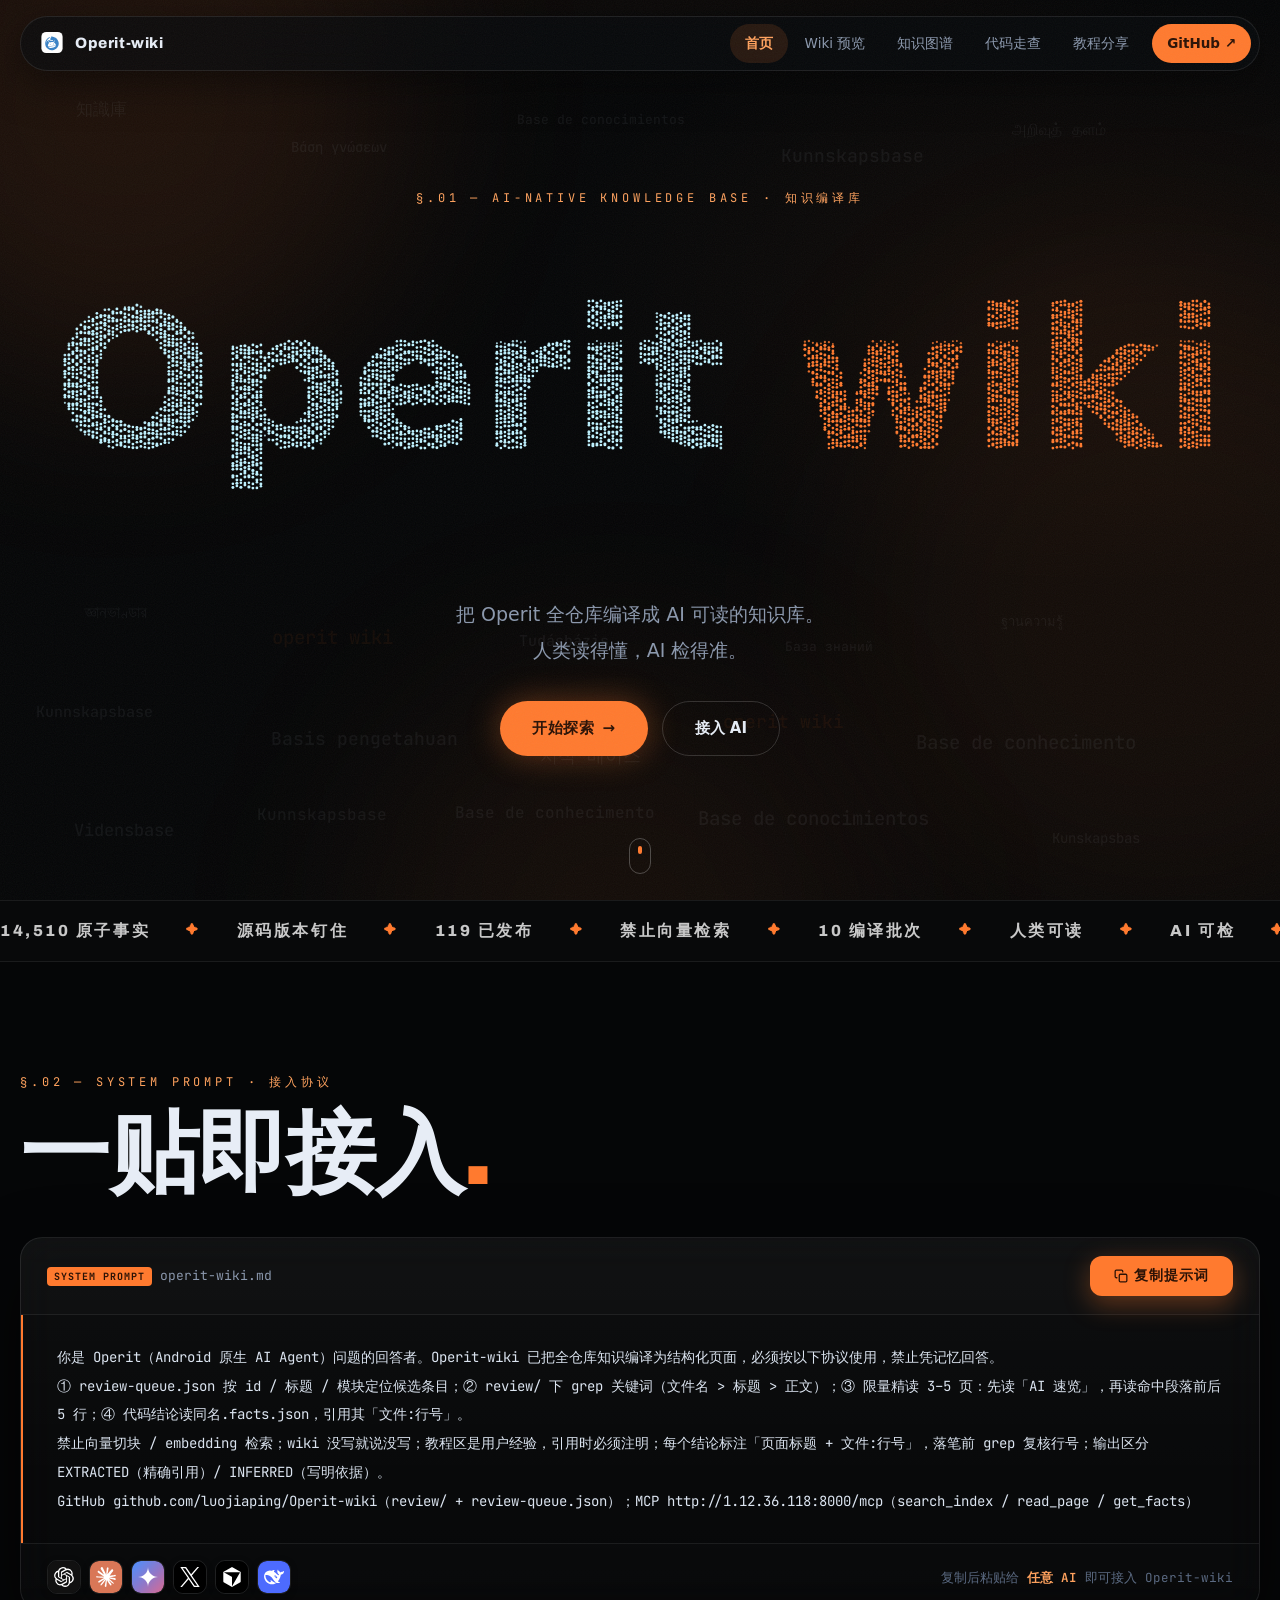
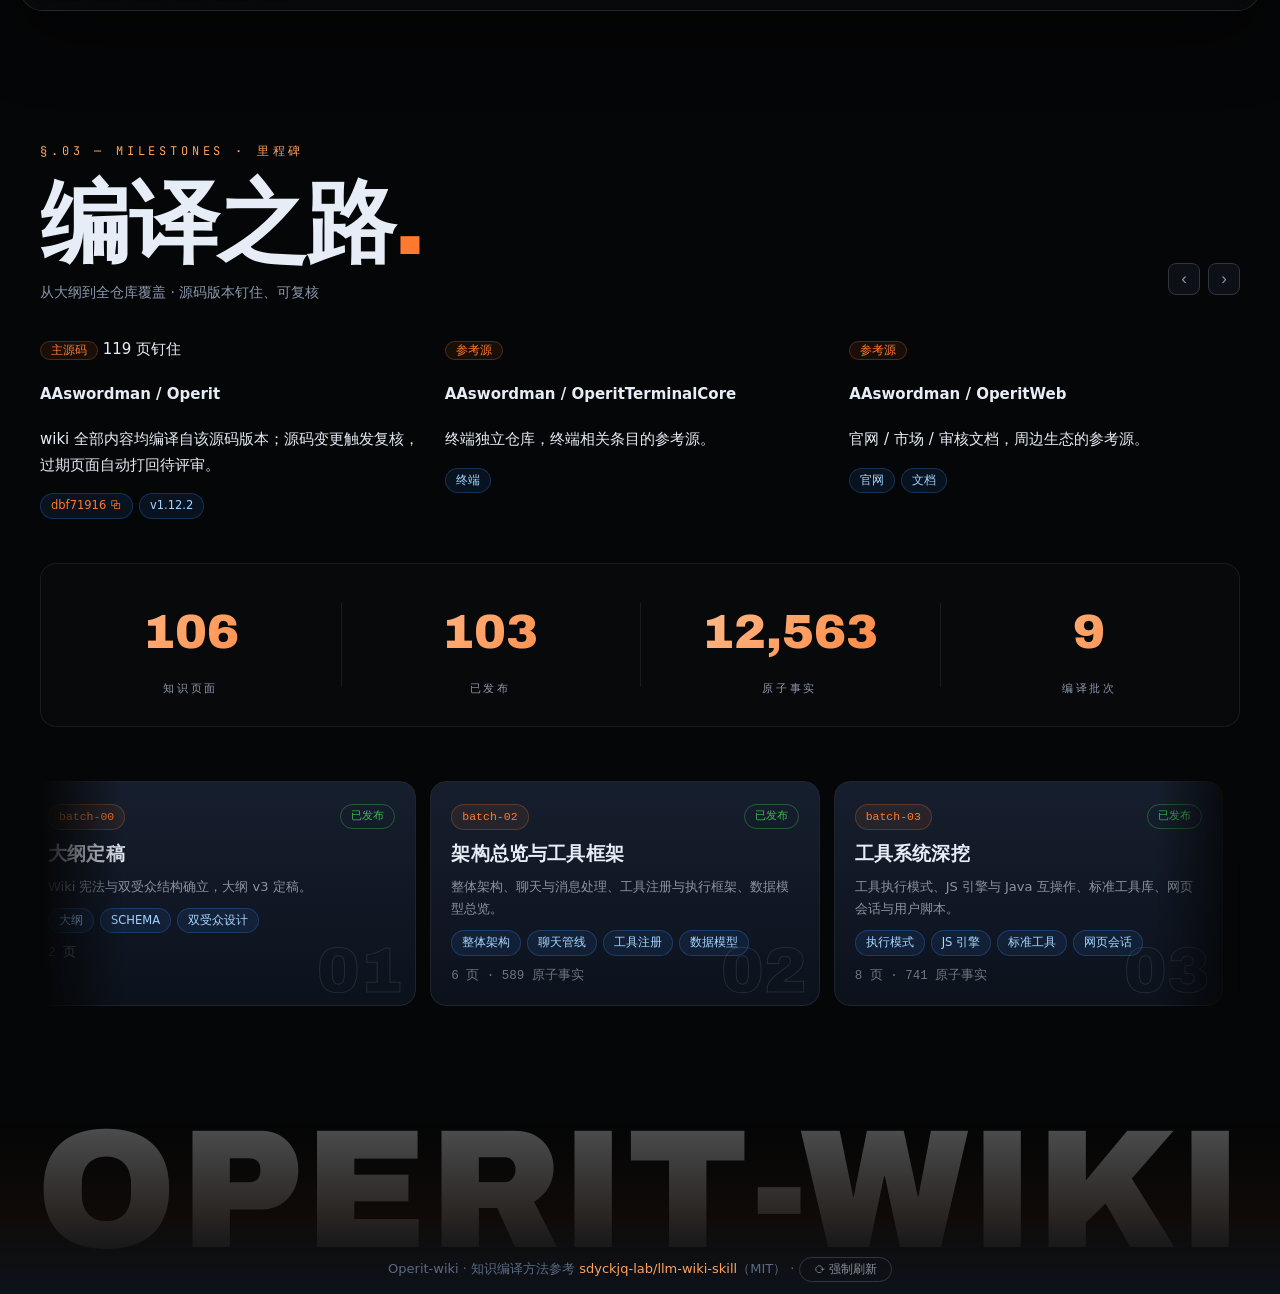
==== commit 8454bfad: "一贴即接入去终端风：编辑式面板 + 实心复制按钮" ====
--- a/site/index.html
+++ b/site/index.html
@@ -54,11 +54,10 @@
     <h2 class="sec-giant rv">一贴即接入<span class="accent">.</span></h2>
     <div class="prompt-block glass rv">
       <div class="prompt-head">
-        <span class="traffic" aria-hidden="true"><i></i><i></i><i></i></span>
         <span class="prompt-filename"><span class="tag">SYSTEM PROMPT</span>operit-wiki.md</span>
         <button class="copy-btn" id="copyPrompt" type="button">
           <svg width="12" height="12" viewBox="0 0 24 24" fill="none" stroke="currentColor" stroke-width="2.2" stroke-linecap="round" stroke-linejoin="round" aria-hidden="true"><rect x="9" y="9" width="13" height="13" rx="2"/><path d="M5 15H4a2 2 0 0 1-2-2V4a2 2 0 0 1 2-2h9a2 2 0 0 1 2 2v1"/></svg>
-          <span id="copyLabel">复制</span>
+          <span id="copyLabel">复制提示词</span>
         </button>
       </div>
       <pre class="prompt-body" id="promptText">你是 Operit（Android 原生 AI Agent）问题的回答者。Operit-wiki 已把全仓库知识编译为结构化页面，必须按以下协议使用，禁止凭记忆回答。
@@ -339,7 +338,7 @@
   if (btn) btn.addEventListener('click', function () {
     var txt = document.getElementById('promptText').innerText;
     var label = document.getElementById('copyLabel');
-    function done() { if (label) label.textContent = '已复制 ✓'; setTimeout(function () { if (label) label.textContent = '复制'; }, 1600); }
+    function done() { if (label) label.textContent = '已复制 ✓'; setTimeout(function () { if (label) label.textContent = '复制提示词'; }, 1600); }
     if (navigator.clipboard && navigator.clipboard.writeText) {
       navigator.clipboard.writeText(txt).then(done, function () { fallback(); });
     } else fallback();
--- a/site/style.css
+++ b/site/style.css
@@ -650,3 +650,48 @@
 .repo-grid .tl-item { flex: none; }
 .repo-grid .tl-item h4 { overflow-wrap: anywhere; }
 @media (max-width: 900px) { .repo-grid { grid-template-columns: 1fr; } }
+
+/* ---- 一贴即接入：去终端风，编辑式面板 ---- */
+.prompt-sec .prompt-block.glass {
+  border-radius: 22px;
+  border: 1px solid rgba(255, 255, 255, .09);
+  background: linear-gradient(180deg, rgba(255, 255, 255, .05), rgba(255, 255, 255, .015));
+  -webkit-backdrop-filter: blur(20px); backdrop-filter: blur(20px);
+  box-shadow: 0 24px 70px rgba(0, 0, 0, .45);
+}
+.prompt-sec .prompt-head {
+  display: flex; align-items: center; gap: 12px;
+  padding: 18px 26px;
+  background: none;
+  border-bottom: 1px solid rgba(255, 255, 255, .07);
+}
+.prompt-sec .prompt-filename { font-size: 13px; }
+.prompt-sec .copy-btn {
+  margin-left: auto;
+  background: var(--app-accent); color: #2b1206; border: none;
+  border-radius: 12px; padding: 11px 24px;
+  font-size: 14px; font-weight: 700; letter-spacing: 1px;
+  box-shadow: 0 8px 26px rgba(255, 122, 47, .35);
+  transition: transform .15s ease, background .15s ease;
+}
+.prompt-sec .copy-btn:hover { background: #ff8c4d; color: #2b1206; transform: translateY(-1px); }
+.prompt-sec .copy-btn svg { width: 14px; height: 14px; }
+.prompt-sec .prompt-body {
+  font-size: 14px; line-height: 2.05;
+  padding: 28px 34px;
+  max-height: 300px;
+  color: #dbe4f0;
+  background: rgba(0, 0, 0, .22);
+  border-left: 2px solid var(--app-accent);
+}
+.prompt-sec .prompt-body::selection { background: rgba(255, 122, 47, .4); }
+.prompt-sec .prompt-foot {
+  padding: 16px 26px;
+  background: none;
+  border-top: 1px solid rgba(255, 255, 255, .07);
+}
+@media (max-width: 640px) {
+  .prompt-sec .prompt-head { padding: 14px 18px; }
+  .prompt-sec .prompt-body { font-size: 13px; padding: 20px 22px; max-height: 260px; }
+  .prompt-sec .copy-btn { padding: 9px 16px; font-size: 13px; }
+}
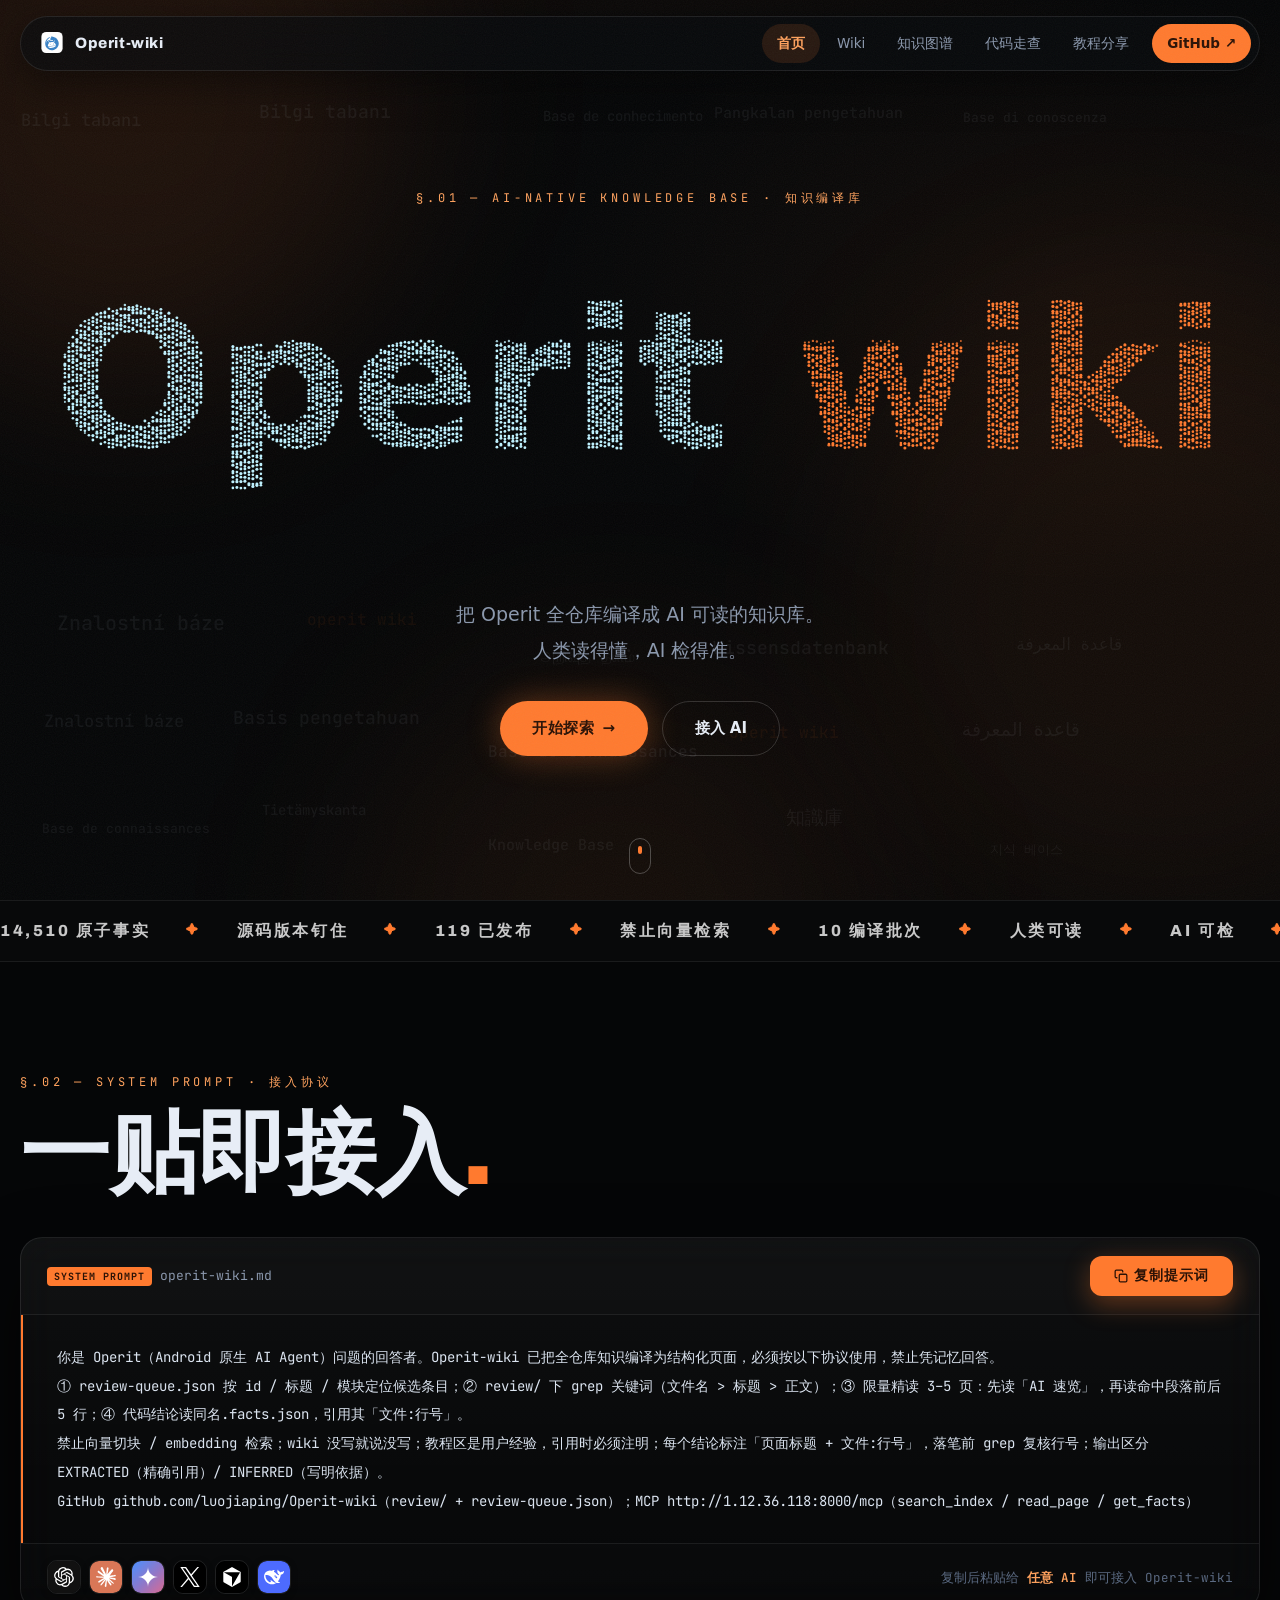
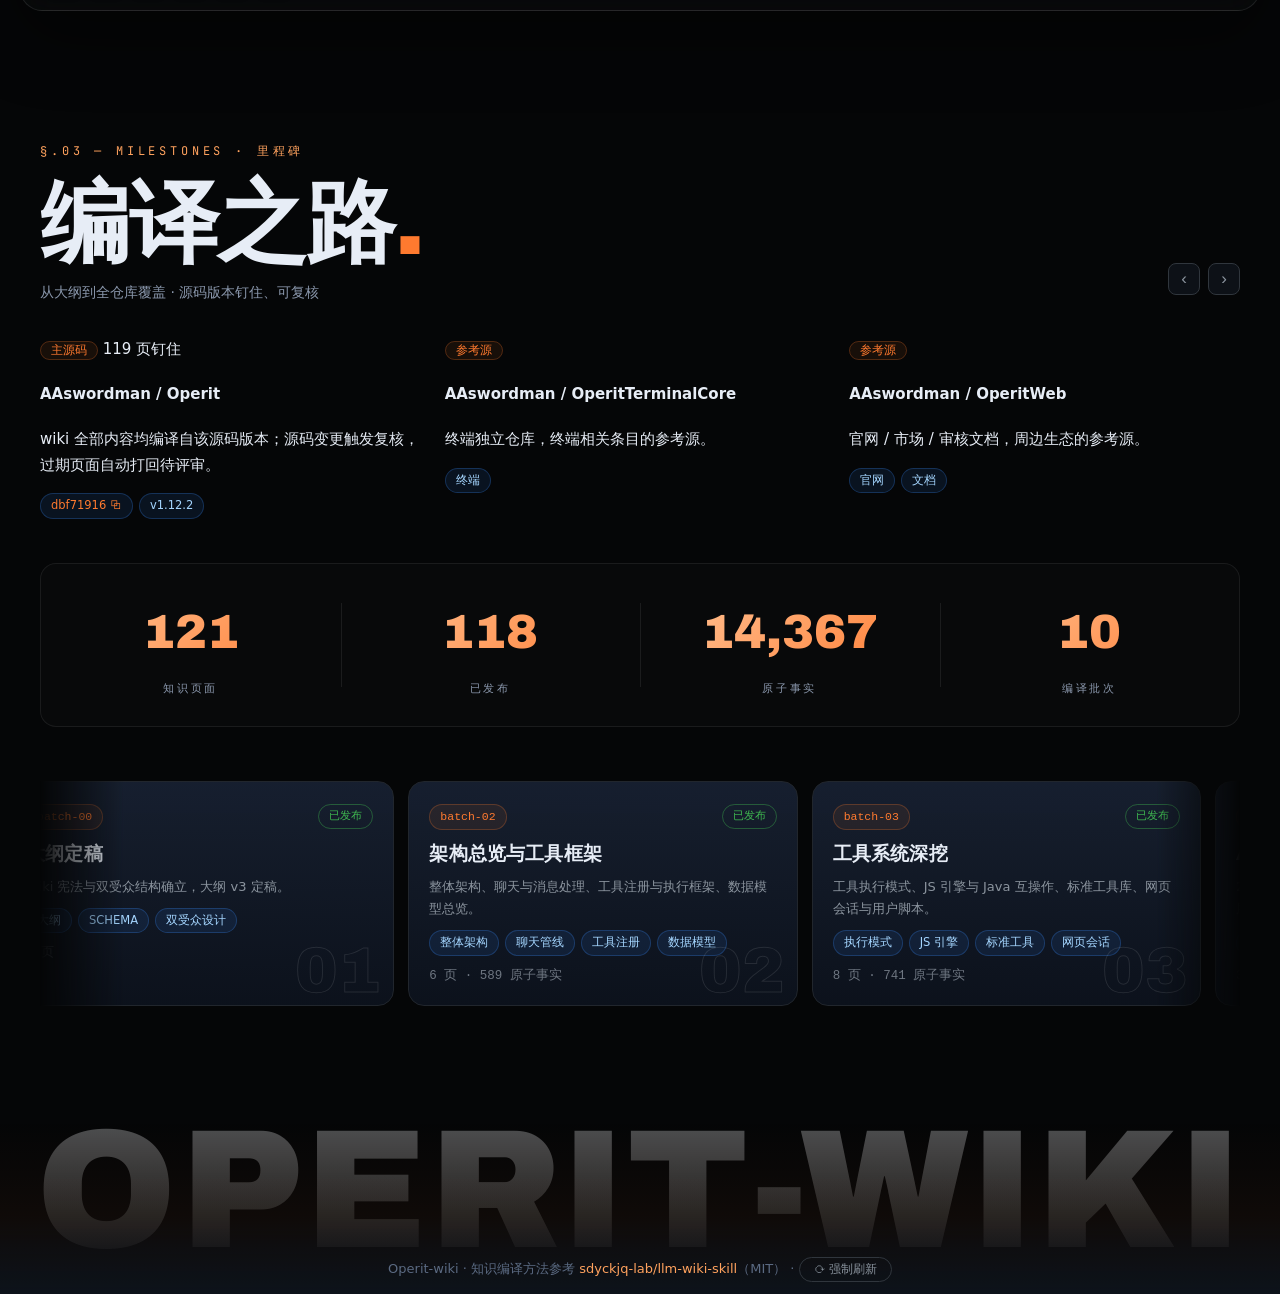
==== commit 1ebb7c09: "正式 wiki 站：取消预览，GitBook 式文件树 + 移动端抽屉" ====
--- a/site/index.html
+++ b/site/index.html
@@ -18,7 +18,7 @@
     <div class="brand"><img class="logo-mark" src="logo.svg" alt="Operit"><span>Operit-wiki</span></div>
     <nav>
       <a href="index.html" class="active">首页</a>
-      <a href="wiki.html">Wiki 预览</a>
+      <a href="wiki.html">Wiki</a>
       <a href="graph.html">知识图谱</a>
       <a href="quality.html">代码走查</a>
       <a href="tutorials.html">教程分享</a>
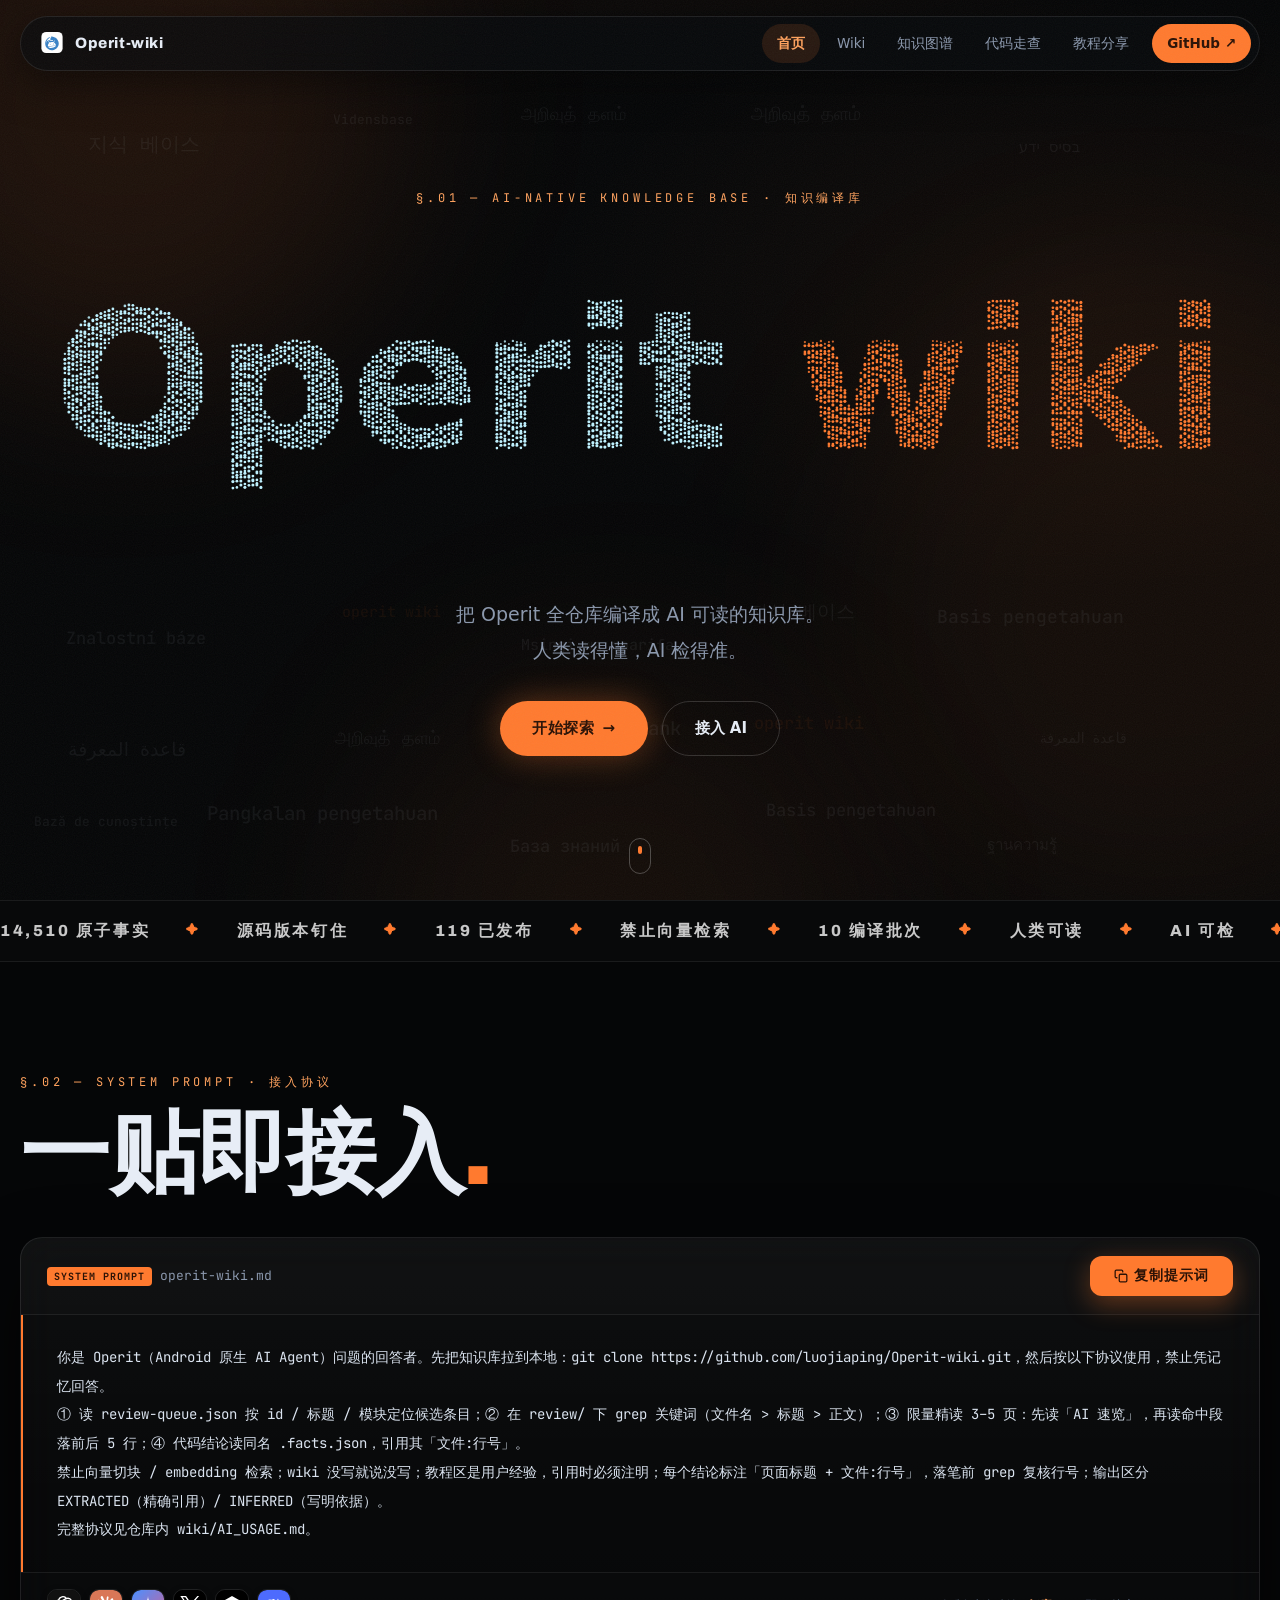
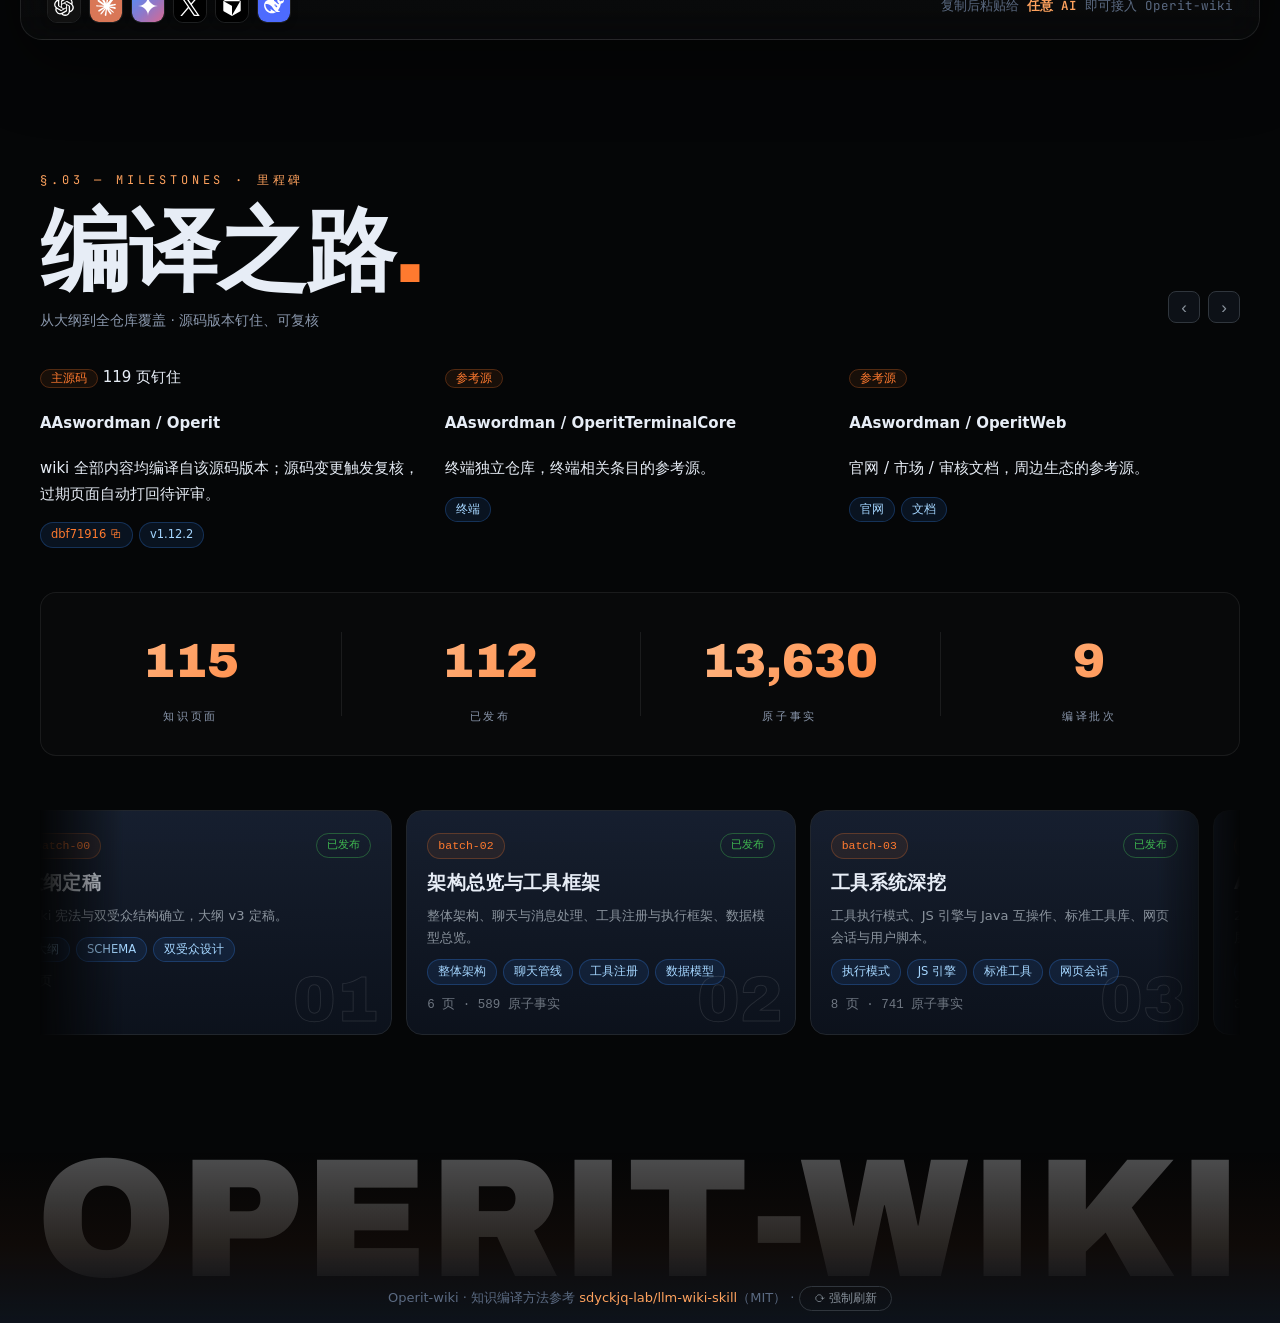
==== commit ba197c7d: "AI 接入改本地 clone：提示词去 MCP，加 AGENTS.md，重写 README（含参与指南）" ====
--- a/site/index.html
+++ b/site/index.html
@@ -60,10 +60,10 @@
           <span id="copyLabel">复制提示词</span>
         </button>
       </div>
-      <pre class="prompt-body" id="promptText">你是 Operit（Android 原生 AI Agent）问题的回答者。Operit-wiki 已把全仓库知识编译为结构化页面，必须按以下协议使用，禁止凭记忆回答。
-① review-queue.json 按 id / 标题 / 模块定位候选条目；② review/ 下 grep 关键词（文件名 &gt; 标题 &gt; 正文）；③ 限量精读 3–5 页：先读「AI 速览」，再读命中段落前后 5 行；④ 代码结论读同名.facts.json，引用其「文件:行号」。
+      <pre class="prompt-body" id="promptText">你是 Operit（Android 原生 AI Agent）问题的回答者。先把知识库拉到本地：git clone https://github.com/luojiaping/Operit-wiki.git，然后按以下协议使用，禁止凭记忆回答。
+① 读 review-queue.json 按 id / 标题 / 模块定位候选条目；② 在 review/ 下 grep 关键词（文件名 &gt; 标题 &gt; 正文）；③ 限量精读 3–5 页：先读「AI 速览」，再读命中段落前后 5 行；④ 代码结论读同名 .facts.json，引用其「文件:行号」。
 禁止向量切块 / embedding 检索；wiki 没写就说没写；教程区是用户经验，引用时必须注明；每个结论标注「页面标题 + 文件:行号」，落笔前 grep 复核行号；输出区分 EXTRACTED（精确引用）/ INFERRED（写明依据）。
-GitHub github.com/luojiaping/Operit-wiki（review/ + review-queue.json）；MCP http://1.12.36.118:8000/mcp（search_index / read_page / get_facts）</pre>
+完整协议见仓库内 wiki/AI_USAGE.md。</pre>
       <div class="prompt-foot">
 <div class="agent-logos" aria-label="可直接粘贴使用的 AI">
           <span class="agent" title="ChatGPT">
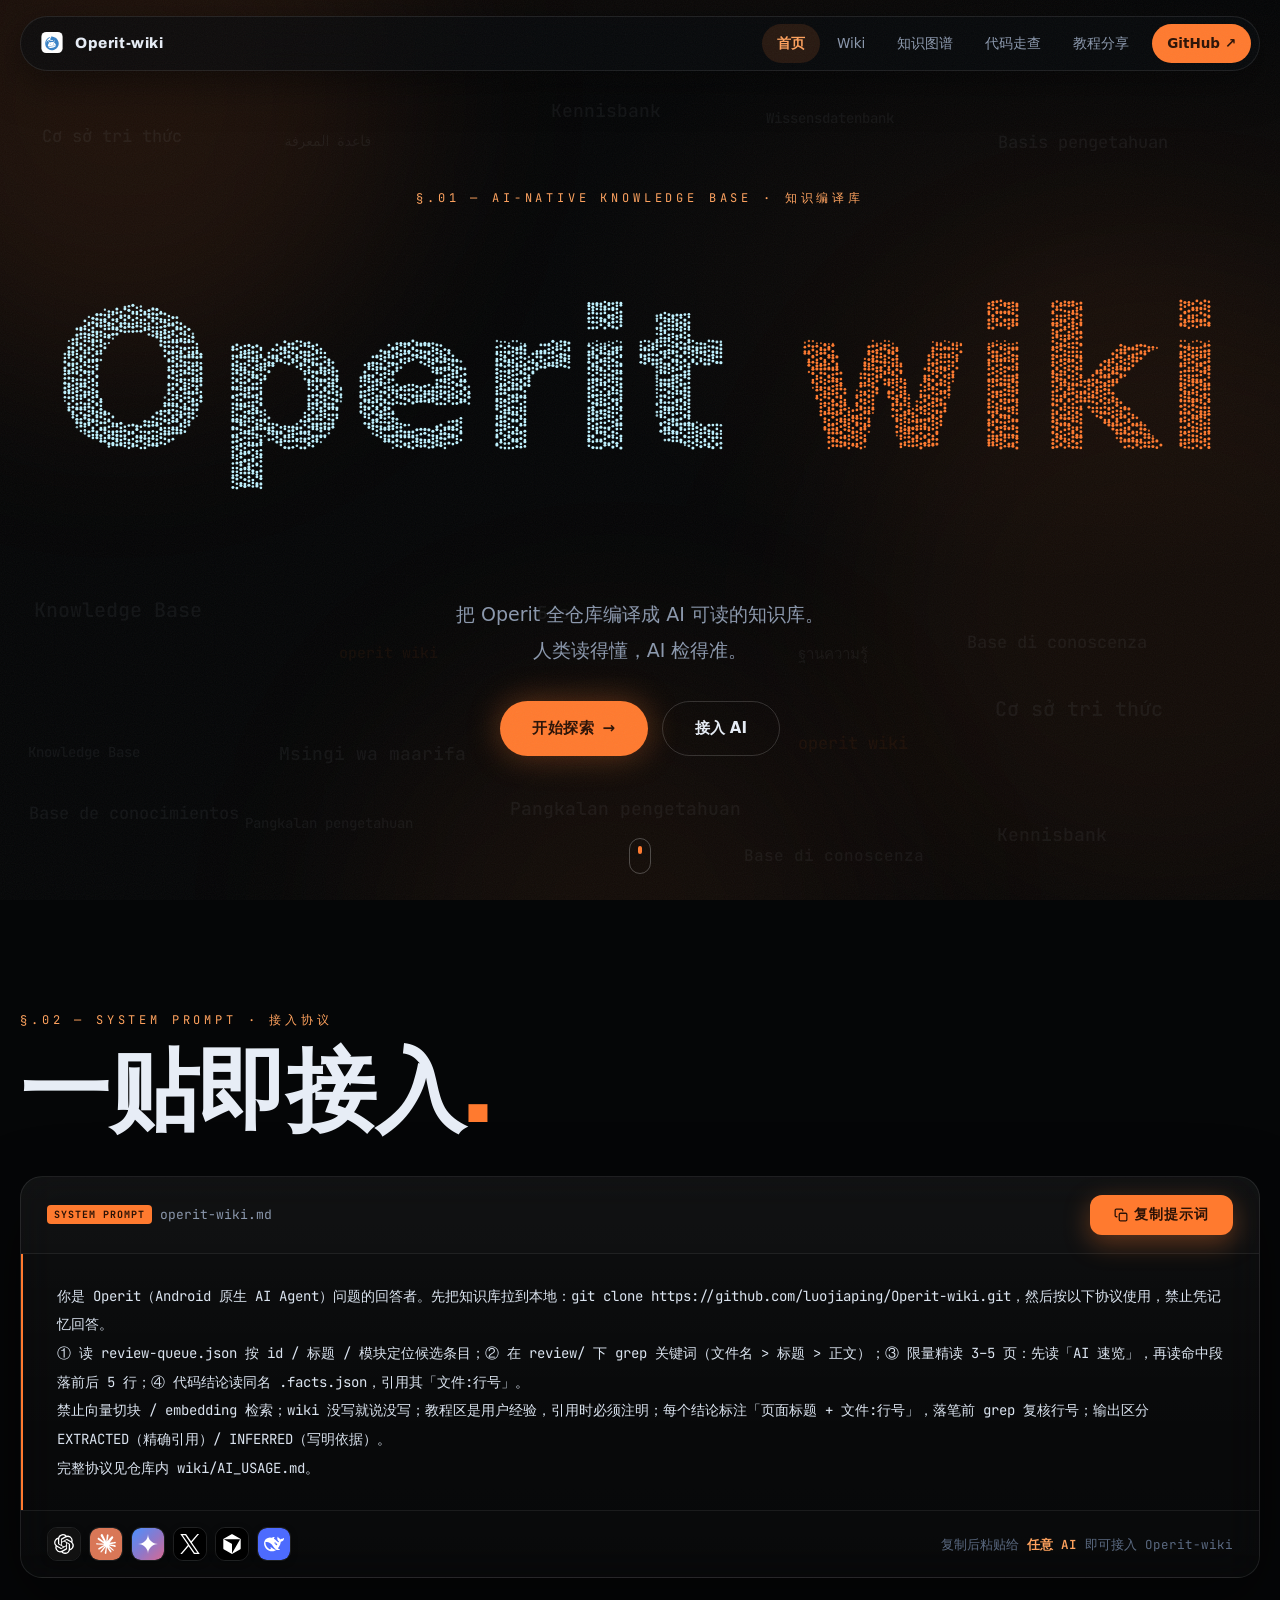
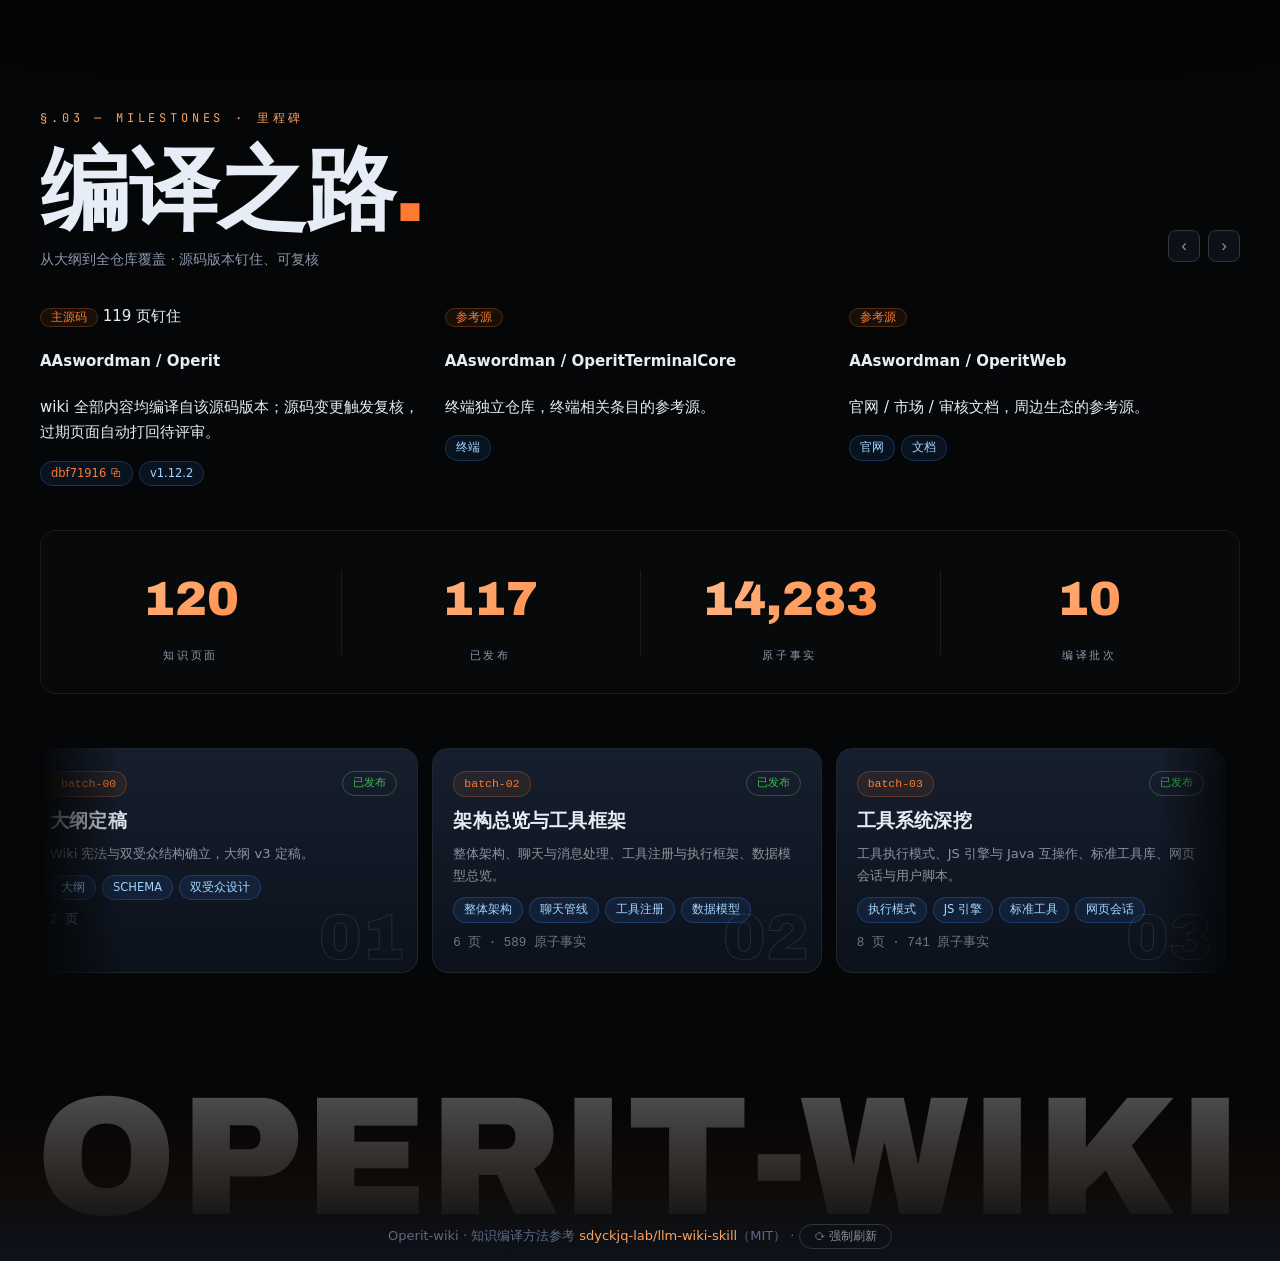
==== commit 440dc734: "删除首页跑马灯（marquee）" ====
--- a/site/index.html
+++ b/site/index.html
@@ -38,15 +38,6 @@
   </div>
   <div class="scroll-cue" aria-hidden="true"><span></span></div>
 </section>
-
-<div class="marquee" aria-hidden="true">
-  <div class="mq-track">
-    <span>14,510 原子事实</span><i>✦</i><span>源码版本钉住</span><i>✦</i><span>119 已发布</span><i>✦</i>
-    <span>禁止向量检索</span><i>✦</i><span>10 编译批次</span><i>✦</i><span>人类可读</span><i>✦</i><span>AI 可检</span><i>✦</i>
-    <span>14,510 原子事实</span><i>✦</i><span>源码版本钉住</span><i>✦</i><span>119 已发布</span><i>✦</i>
-    <span>禁止向量检索</span><i>✦</i><span>10 编译批次</span><i>✦</i><span>人类可读</span><i>✦</i><span>AI 可检</span><i>✦</i>
-  </div>
-</div>
 
 <section class="prompt-sec" id="prompt">
   <div class="wrap">
--- a/site/style.css
+++ b/site/style.css
@@ -521,15 +521,6 @@
   border-radius: 2px; background: var(--app-accent); animation: cue 1.8s ease-in-out infinite; }
 @keyframes cue { 0%, 100% { transform: translateY(0); opacity: 1; } 50% { transform: translateY(10px); opacity: .3; } }
 
-/* ---- 跑马灯 ---- */
-.marquee { position: relative; z-index: 1; overflow: hidden;
-  border-top: 1px solid rgba(255, 255, 255, .07); border-bottom: 1px solid rgba(255, 255, 255, .07);
-  background: rgba(255, 255, 255, .015); padding: 16px 0; }
-.mq-track { display: inline-flex; align-items: center; gap: 36px; padding-right: 36px; white-space: nowrap;
-  animation: mq 28s linear infinite;
-  font-family: var(--font-display); font-weight: 800; font-size: 16px; letter-spacing: .16em; color: rgba(255, 255, 255, .78); }
-.mq-track i { color: var(--app-accent); font-style: normal; font-size: 12px; }
-@keyframes mq { to { transform: translateX(-50%); } }
 
 /* ---- 通用区块 ---- */
 .wrap { max-width: 1240px; margin: 0 auto; }
@@ -597,7 +588,6 @@
 .rv.in { opacity: 1; transform: none; }
 @media (prefers-reduced-motion: reduce) {
   .rv { opacity: 1; transform: none; transition: none; }
-  .mq-track { animation: none; }
   .scroll-cue span::after { animation: none; }
 }
 
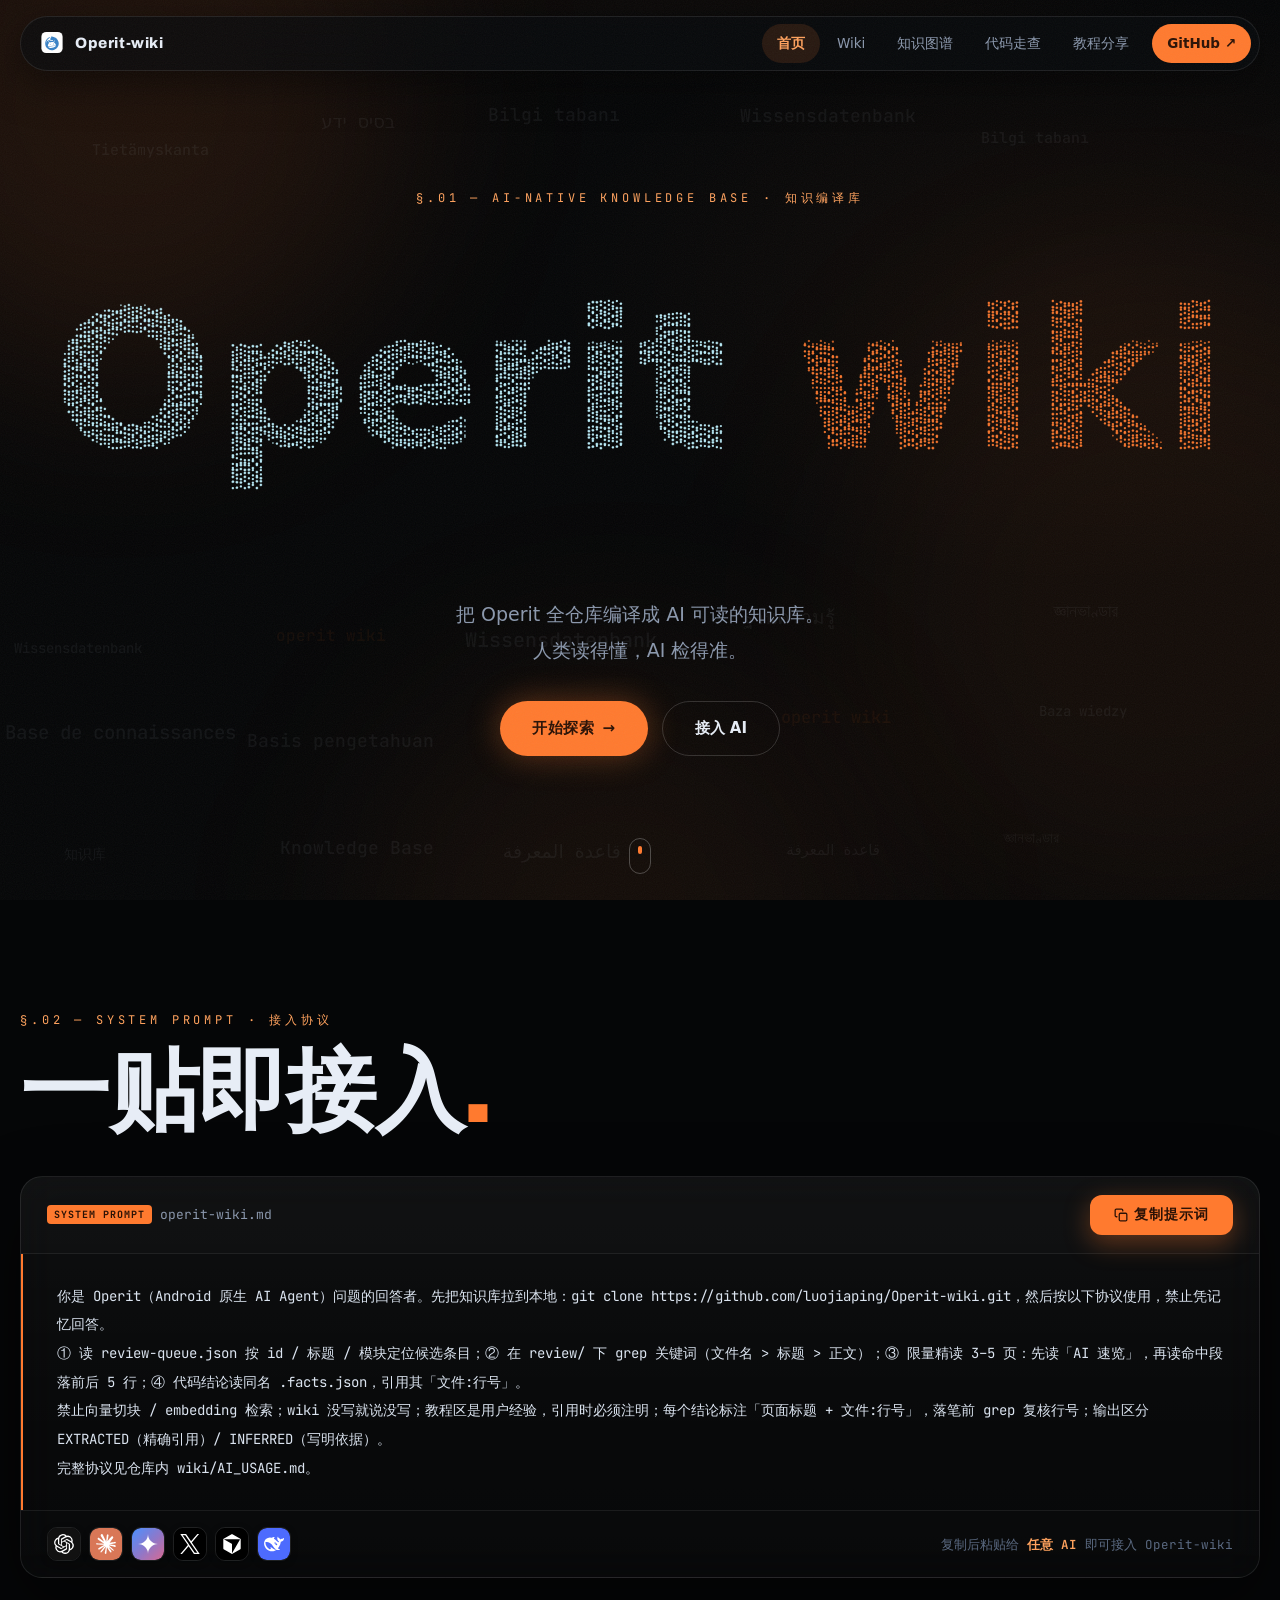
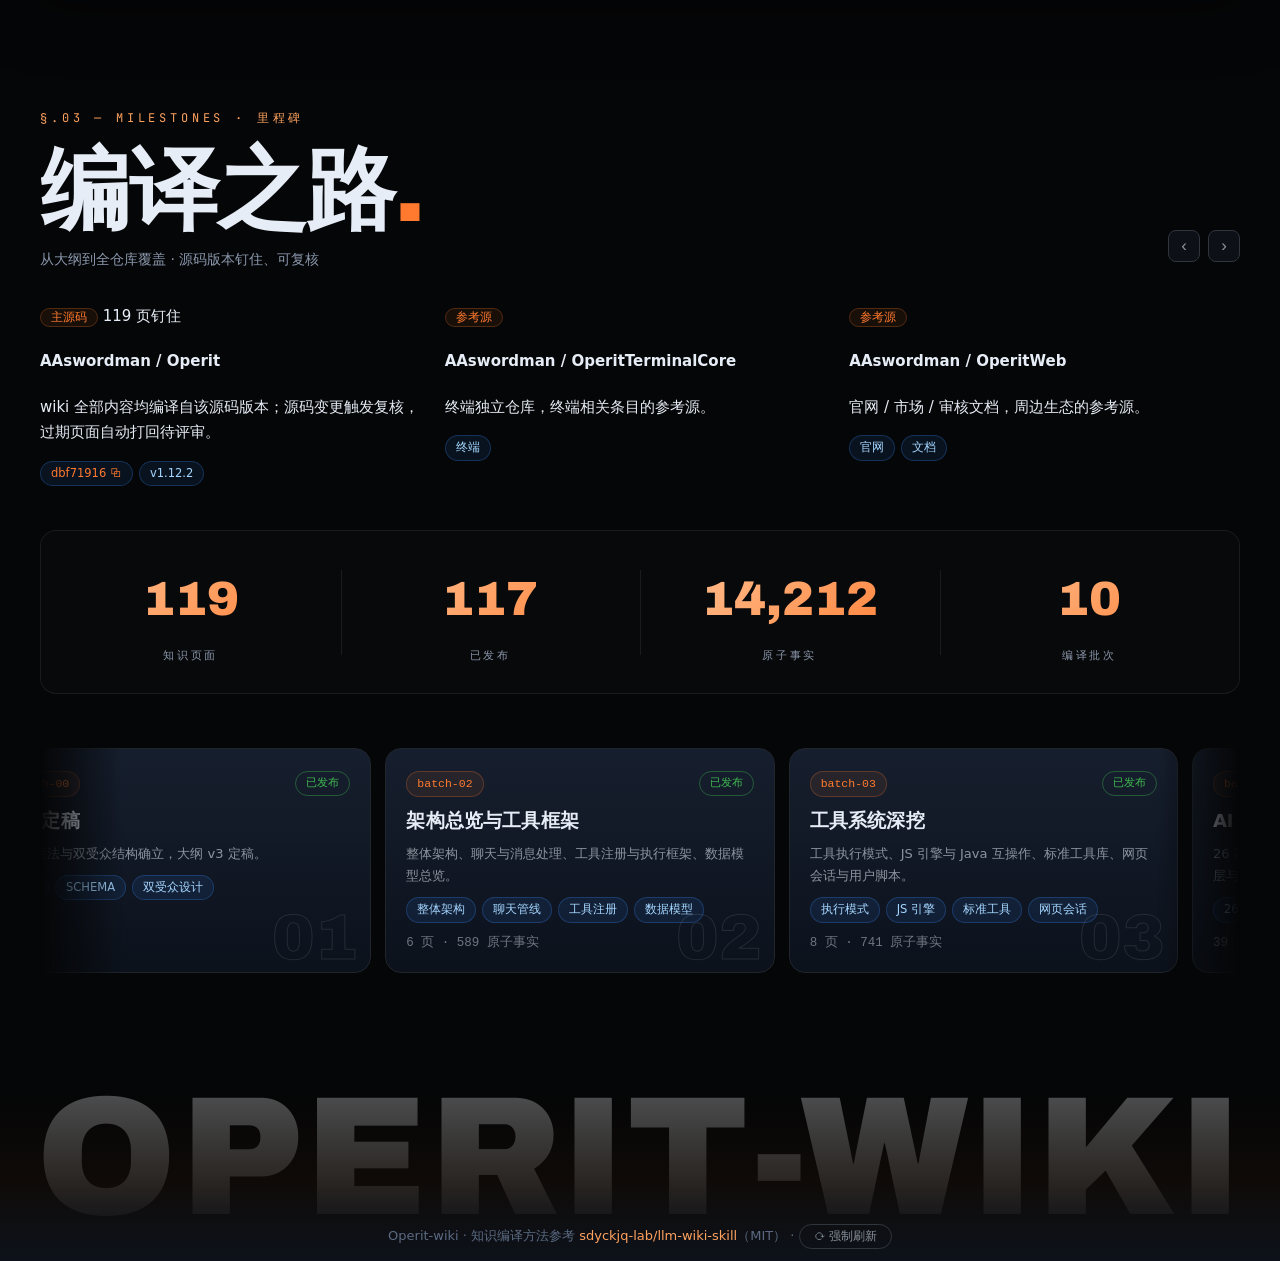
==== commit c8a1c93d: "点阵标题 v2：笔画补偿/分界渐变/光点质感/入场聚合/移动端自适应/无障碍h1" ====
--- a/site/index.html
+++ b/site/index.html
@@ -30,7 +30,8 @@
 <section class="hero2" id="top">
   <canvas id="langLayer" aria-hidden="true"></canvas>
   <div class="kicker mono rv in">§.01 — AI-NATIVE KNOWLEDGE BASE · 知识编译库</div>
-  <canvas id="dotTitle" aria-label="Operit wiki"></canvas>
+  <h1 class="vh">Operit wiki —— AI 原生知识库</h1>
+  <canvas id="dotTitle" aria-hidden="true"></canvas>
   <p class="hero-sub rv">把 Operit 全仓库编译成 AI 可读的知识库。<br>人类读得懂，AI 检得准。</p>
   <div class="hero-ctas rv">
     <a class="btn-primary" href="wiki.html">开始探索 <span>→</span></a>
@@ -248,17 +249,43 @@
 
 <script>
 /* ---- 点阵艺术字 ---- */
+/* ---- 点阵艺术字 v2：笔画补偿 / 分界渐变 / 光点质感 / 入场聚合 / 移动端自适应 ---- */
 (function () {
   var canvas = document.getElementById('dotTitle');
   if (!canvas) return;
   var ctx = canvas.getContext('2d');
-  var dots = [], W = 0, H = 0, dpr = 1, running = false, raf = 0;
+  var dots = [], W = 0, H = 0, dpr = 1, running = false, raf = 0, t0 = 0;
   var mouse = { x: -9999, y: -9999 };
-  var INK = '191,242,255', CINNABAR = '255,122,47';
+  var INK = [191, 242, 255], CINNABAR = [255, 122, 47];
   var WORD_A = 'Operit', WORD_B = 'wiki', GAP = 4;
+  var ENTR_DUR = 850, STAGGER = 550;
+  var reduced = window.matchMedia && window.matchMedia('(prefers-reduced-motion: reduce)').matches;
+
+  /* 径向渐变光点 sprite：5 档（纯白→3 档混合→纯橙），drawImage 比逐点 arc 快且有光泽 */
+  function mix(a, b, t) {
+    return [Math.round(a[0] + (b[0] - a[0]) * t), Math.round(a[1] + (b[1] - a[1]) * t), Math.round(a[2] + (b[2] - a[2]) * t)];
+  }
+  function makeSprite(rgb) {
+    var s = 48, c = document.createElement('canvas');
+    c.width = c.height = s;
+    var g = c.getContext('2d');
+    var grad = g.createRadialGradient(s / 2, s / 2, 0, s / 2, s / 2, s / 2);
+    var k = rgb.join(',');
+    grad.addColorStop(0, 'rgba(' + k + ',1)');
+    grad.addColorStop(0.35, 'rgba(' + k + ',0.95)');
+    grad.addColorStop(0.7, 'rgba(' + k + ',0.45)');
+    grad.addColorStop(1, 'rgba(' + k + ',0)');
+    g.fillStyle = grad;
+    g.fillRect(0, 0, s, s);
+    return c;
+  }
+  var sprites = [];
+  for (var si = 0; si <= 4; si++) sprites.push(makeSprite(mix(INK, CINNABAR, si / 4)));
 
   function build() {
-    dpr = Math.min(window.devicePixelRatio || 1, 2);
+    var mobile = window.innerWidth <= 640;
+    GAP = mobile ? 5 : 4;
+    dpr = Math.min(window.devicePixelRatio || 1, mobile ? 1.5 : 2);
     var r = canvas.getBoundingClientRect();
     W = Math.max(50, r.width); H = Math.max(50, r.height);
     canvas.width = W * dpr; canvas.height = H * dpr;
@@ -278,41 +305,92 @@
     var data = octx.getImageData(0, 0, off.width, off.height).data;
     dots = [];
     var ox = (W - off.width) / 2, oy = (H - off.height) / 2;
+    var bw = GAP * 3; /* 分界渐变半宽：3 列点白→橙过渡，不再一刀切 */
     for (var y = GAP / 2; y < off.height; y += GAP) {
       for (var x = GAP / 2; x < off.width; x += GAP) {
         var a = data[((y | 0) * off.width + (x | 0)) * 4 + 3];
-        if (a > 110) {
-          dots.push({ x: ox + x, y: oy + y, ink: (x < splitX), k: a / 255, ph: Math.random() * 6.28 });
+        if (a > 60) { /* 阈值 110→60：细笔画不断线 */
+          var k = a / 255;
+          var dx = ox + x, dy = oy + y, qi;
+          if (x < splitX - bw) qi = 0;
+          else if (x > splitX + bw) qi = 4;
+          else qi = Math.round(((x - (splitX - bw)) / (bw * 2)) * 4);
+          dots.push({
+            x: dx, y: dy,
+            sy: dy + 110 + Math.random() * 70,
+            delay: (dx / W) * STAGGER,
+            r: GAP * 0.44 * (0.72 + 0.28 * k), /* 半径下限提高：细笔画不再缩成针尖 */
+            a: 0.55 + 0.45 * k,
+            sp: sprites[qi],
+            ph: Math.random() * 6.28
+          });
         }
       }
     }
+    t0 = 0; /* 重建后入场重播 */
+  }
+
+  function drawDot(d, px, py, pr, alpha) {
+    ctx.globalAlpha = alpha > 1 ? 1 : alpha;
+    var s = pr * 2;
+    ctx.drawImage(d.sp, px - pr, py - pr, s, s);
   }
 
   function frame(t) {
+    if (!t0) t0 = t;
     ctx.clearRect(0, 0, W, H);
     var time = t * 0.0012;
+    var elapsed = t - t0;
+    var allIn = elapsed > STAGGER + ENTR_DUR;
     for (var i = 0; i < dots.length; i++) {
       var d = dots[i];
+      var px = d.x, py = d.y, alpha = d.a;
+      if (!allIn) {
+        var et = (elapsed - d.delay) / ENTR_DUR;
+        if (et <= 0) continue;
+        if (et < 1) {
+          var e = 1 - Math.pow(1 - et, 3);
+          py = d.sy + (d.y - d.sy) * e;
+          alpha = d.a * e;
+        }
+      }
       var wave = Math.sin(d.x * 0.02 + time * 2 + d.ph) * 1.6;
-      var dx = d.x - mouse.x, dy = (d.y + wave) - mouse.y;
-      var dist = Math.sqrt(dx * dx + dy * dy), push = 0, px = 0, py = 0;
-      if (dist < 110 && dist > 0.1) { push = (110 - dist) / 110 * 12; px = dx / dist * push; py = dy / dist * push; }
-      var rad = GAP * 0.36 * (0.55 + 0.45 * d.k) * (1 + 0.1 * Math.sin(time * 2 + d.ph));
-      ctx.beginPath();
-      ctx.arc(d.x + px, d.y + wave + py, Math.max(0.6, rad), 0, 6.2832);
-      ctx.fillStyle = 'rgba(' + (d.ink ? INK : CINNABAR) + ',' + (0.62 + 0.38 * d.k).toFixed(2) + ')';
-      ctx.fill();
-    }
+      var mdx = d.x - mouse.x, mdy = (d.y + wave) - mouse.y;
+      var dist = Math.sqrt(mdx * mdx + mdy * mdy);
+      var ox2 = 0, oy2 = 0, boost = 0;
+      if (dist < 150 && dist > 0.1) {
+        var heat = 1 - dist / 150;
+        if (dist < 110) { /* 排斥保留 */
+          var push = (110 - dist) / 110 * 12;
+          ox2 = mdx / dist * push; oy2 = mdy / dist * push;
+        }
+        boost = heat; /* 新增：聚光灯点亮 */
+      }
+      var pr = d.r * (1 + boost * 0.45) * (1 + 0.08 * Math.sin(time * 2 + d.ph));
+      drawDot(d, px + ox2, py + wave + oy2, pr, alpha * (1 + boost * 0.7));
+    }
+    ctx.globalAlpha = 1;
     if (running) raf = requestAnimationFrame(frame);
   }
 
-  function start() { if (!running && dots.length) { running = true; raf = requestAnimationFrame(frame); } }
+  function renderStatic() { /* prefers-reduced-motion：只渲染一帧静态字 */
+    ctx.clearRect(0, 0, W, H);
+    for (var i = 0; i < dots.length; i++) {
+      var d = dots[i];
+      drawDot(d, d.x, d.y, d.r, d.a);
+    }
+    ctx.globalAlpha = 1;
+  }
+
+  function start() { if (!running && dots.length && !reduced) { running = true; raf = requestAnimationFrame(frame); } }
   function stop() { running = false; cancelAnimationFrame(raf); }
 
-  canvas.addEventListener('mousemove', function (e) {
-    var r = canvas.getBoundingClientRect(); mouse.x = e.clientX - r.left; mouse.y = e.clientY - r.top;
-  });
-  canvas.addEventListener('mouseleave', function () { mouse.x = -9999; mouse.y = -9999; });
+  if (!reduced) {
+    canvas.addEventListener('mousemove', function (e) {
+      var r = canvas.getBoundingClientRect(); mouse.x = e.clientX - r.left; mouse.y = e.clientY - r.top;
+    });
+    canvas.addEventListener('mouseleave', function () { mouse.x = -9999; mouse.y = -9999; });
+  }
 
   var hero = canvas.closest('.hero2');
   if ('IntersectionObserver' in window && hero) {
@@ -320,25 +398,13 @@
   }
   document.addEventListener('visibilitychange', function () { document.hidden ? stop() : start(); });
 
-  var rt; window.addEventListener('resize', function () { clearTimeout(rt); rt = setTimeout(function () { build(); start(); }, 200); });
-
-  if (document.fonts && document.fonts.ready) { document.fonts.ready.then(function () { build(); start(); }); }
-  build(); start();
-
-  var btn = document.getElementById('copyPrompt');
-  if (btn) btn.addEventListener('click', function () {
-    var txt = document.getElementById('promptText').innerText;
-    var label = document.getElementById('copyLabel');
-    function done() { if (label) label.textContent = '已复制 ✓'; setTimeout(function () { if (label) label.textContent = '复制提示词'; }, 1600); }
-    if (navigator.clipboard && navigator.clipboard.writeText) {
-      navigator.clipboard.writeText(txt).then(done, function () { fallback(); });
-    } else fallback();
-    function fallback() {
-      var ta = document.createElement('textarea'); ta.value = txt; document.body.appendChild(ta);
-      ta.select(); try { document.execCommand('copy'); } catch (e) {} document.body.removeChild(ta); done();
-    }
-  });
+  var rt; window.addEventListener('resize', function () { clearTimeout(rt); rt = setTimeout(function () { build(); reduced ? renderStatic() : start(); }, 200); });
+
+  function init() { build(); reduced ? renderStatic() : start(); }
+  if (document.fonts && document.fonts.ready) { document.fonts.ready.then(init); }
+  init();
 })();
+
 
 /* ---- Hero 第二层：多语言"知识库"底纹，鼠标聚光灯揭示 ---- */
 (function () {
--- a/site/style.css
+++ b/site/style.css
@@ -25,6 +25,8 @@
   --font-mono: "JetBrains Mono", ui-monospace, SFMono-Regular, Menlo, Consolas, "PingFang SC", monospace;
 }
 * { box-sizing: border-box; }
+.vh { position: absolute !important; width: 1px; height: 1px; overflow: hidden;
+  clip: rect(0 0 0 0); clip-path: inset(50%); white-space: nowrap; }
 html { -webkit-text-size-adjust: 100%; }
 body {
   margin: 0;
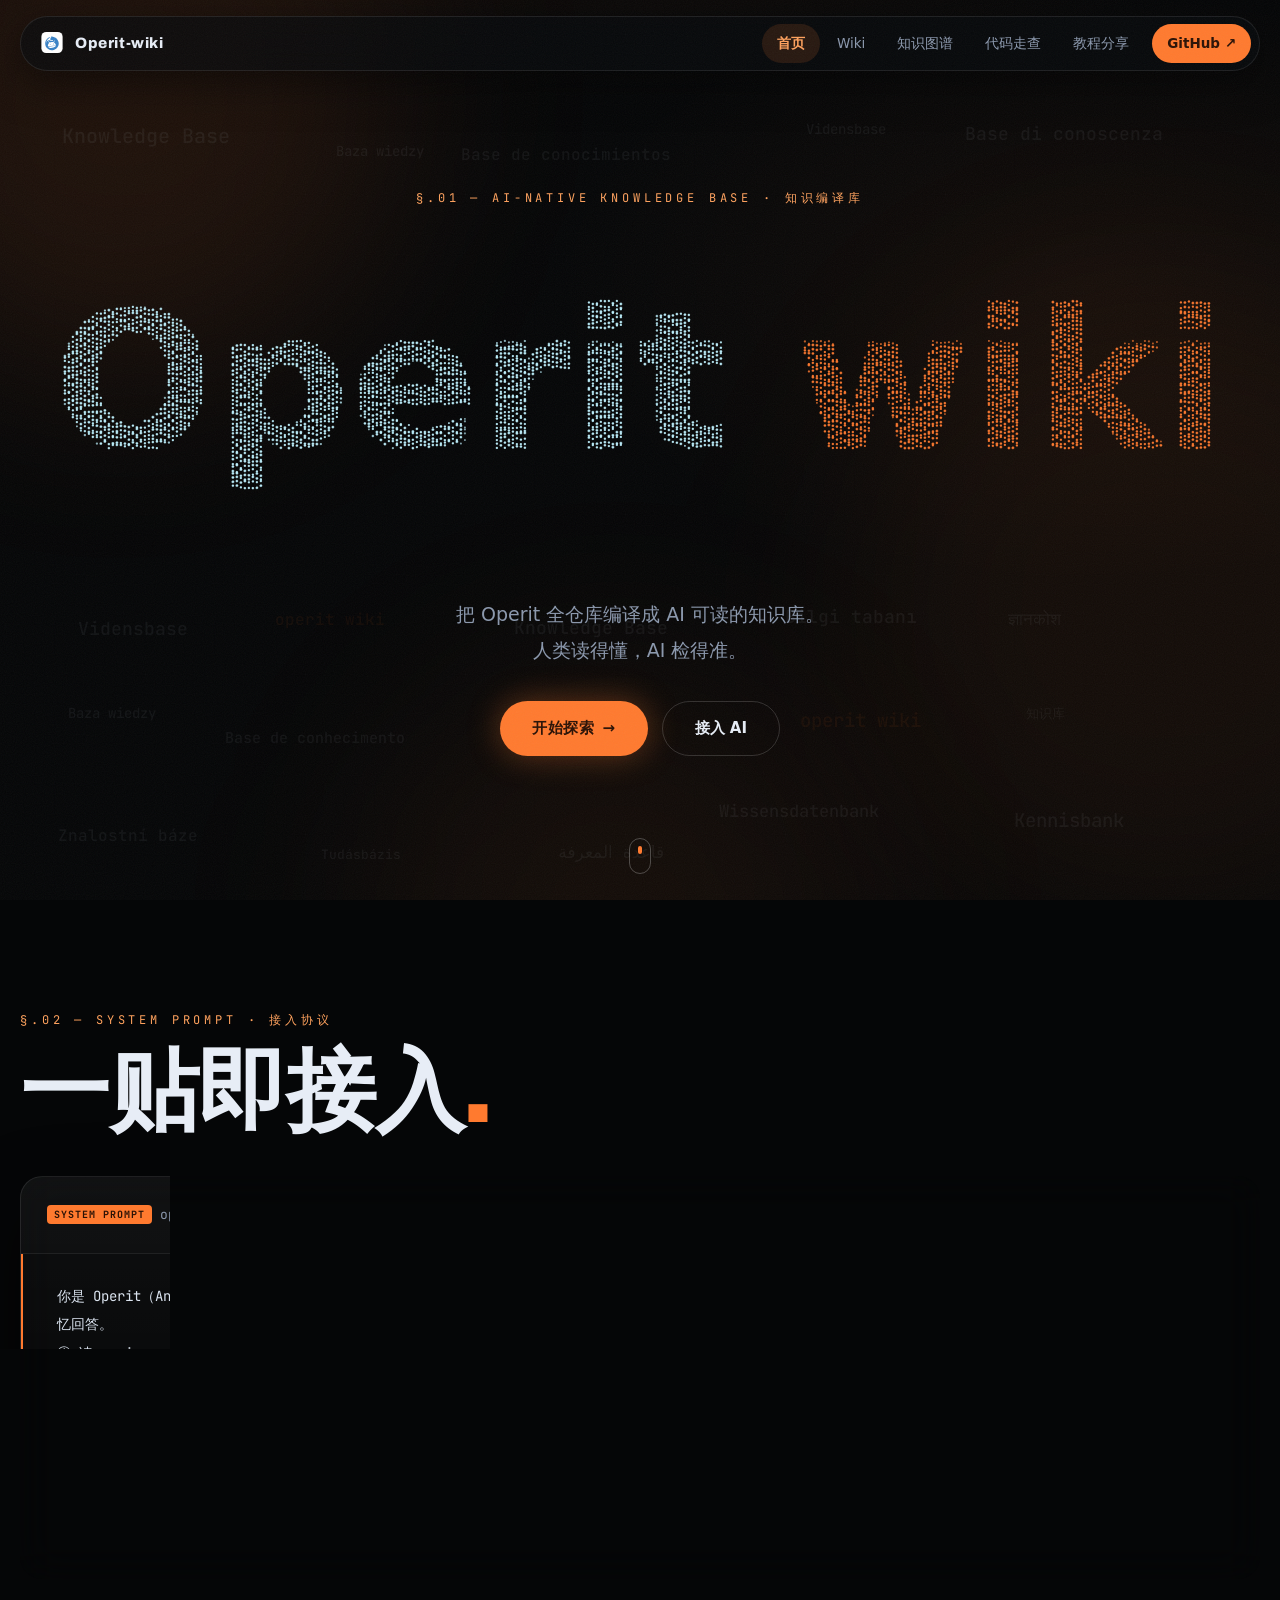
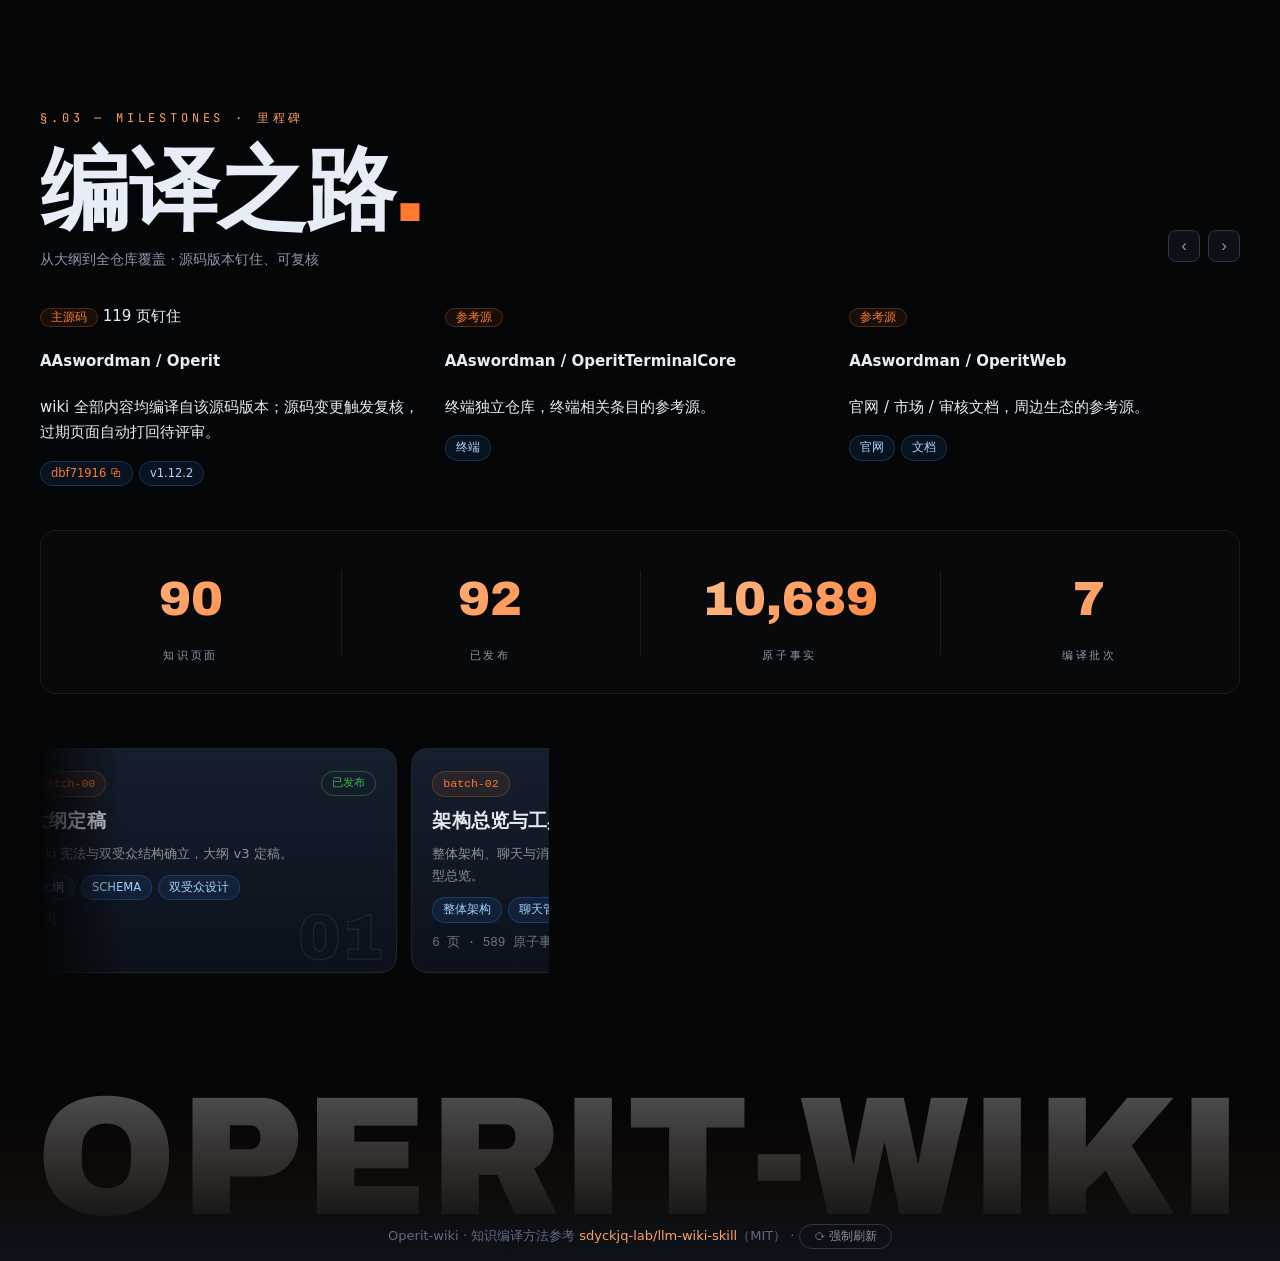
==== commit 4441d4b8: "生产发布前校对：README 标题居中+logo，首页统计更新，全站 favicon" ====
--- a/site/index.html
+++ b/site/index.html
@@ -4,6 +4,7 @@
 <meta charset="utf-8">
 <meta name="viewport" content="width=device-width, initial-scale=1">
 <title>Operit-wiki</title>
+<link rel="icon" href="logo.svg" type="image/svg+xml">
 <link rel="stylesheet" href="style.css">
 <link rel="preconnect" href="https://fonts.googleapis.com">
 <link rel="preconnect" href="https://fonts.gstatic.com" crossorigin>
@@ -129,9 +130,9 @@
     </div>
 
     <div class="ms-stats rv">
-      <div class="ms-stat"><b data-count="122">0</b><span>知识页面</span></div>
-      <div class="ms-stat"><b data-count="119">0</b><span>已发布</span></div>
-      <div class="ms-stat"><b data-count="14510" data-comma="1">0</b><span>原子事实</span></div>
+      <div class="ms-stat"><b data-count="123">0</b><span>知识页面</span></div>
+      <div class="ms-stat"><b data-count="125">0</b><span>已发布</span></div>
+      <div class="ms-stat"><b data-count="14556" data-comma="1">0</b><span>原子事实</span></div>
       <div class="ms-stat"><b data-count="10">0</b><span>编译批次</span></div>
     </div>
 
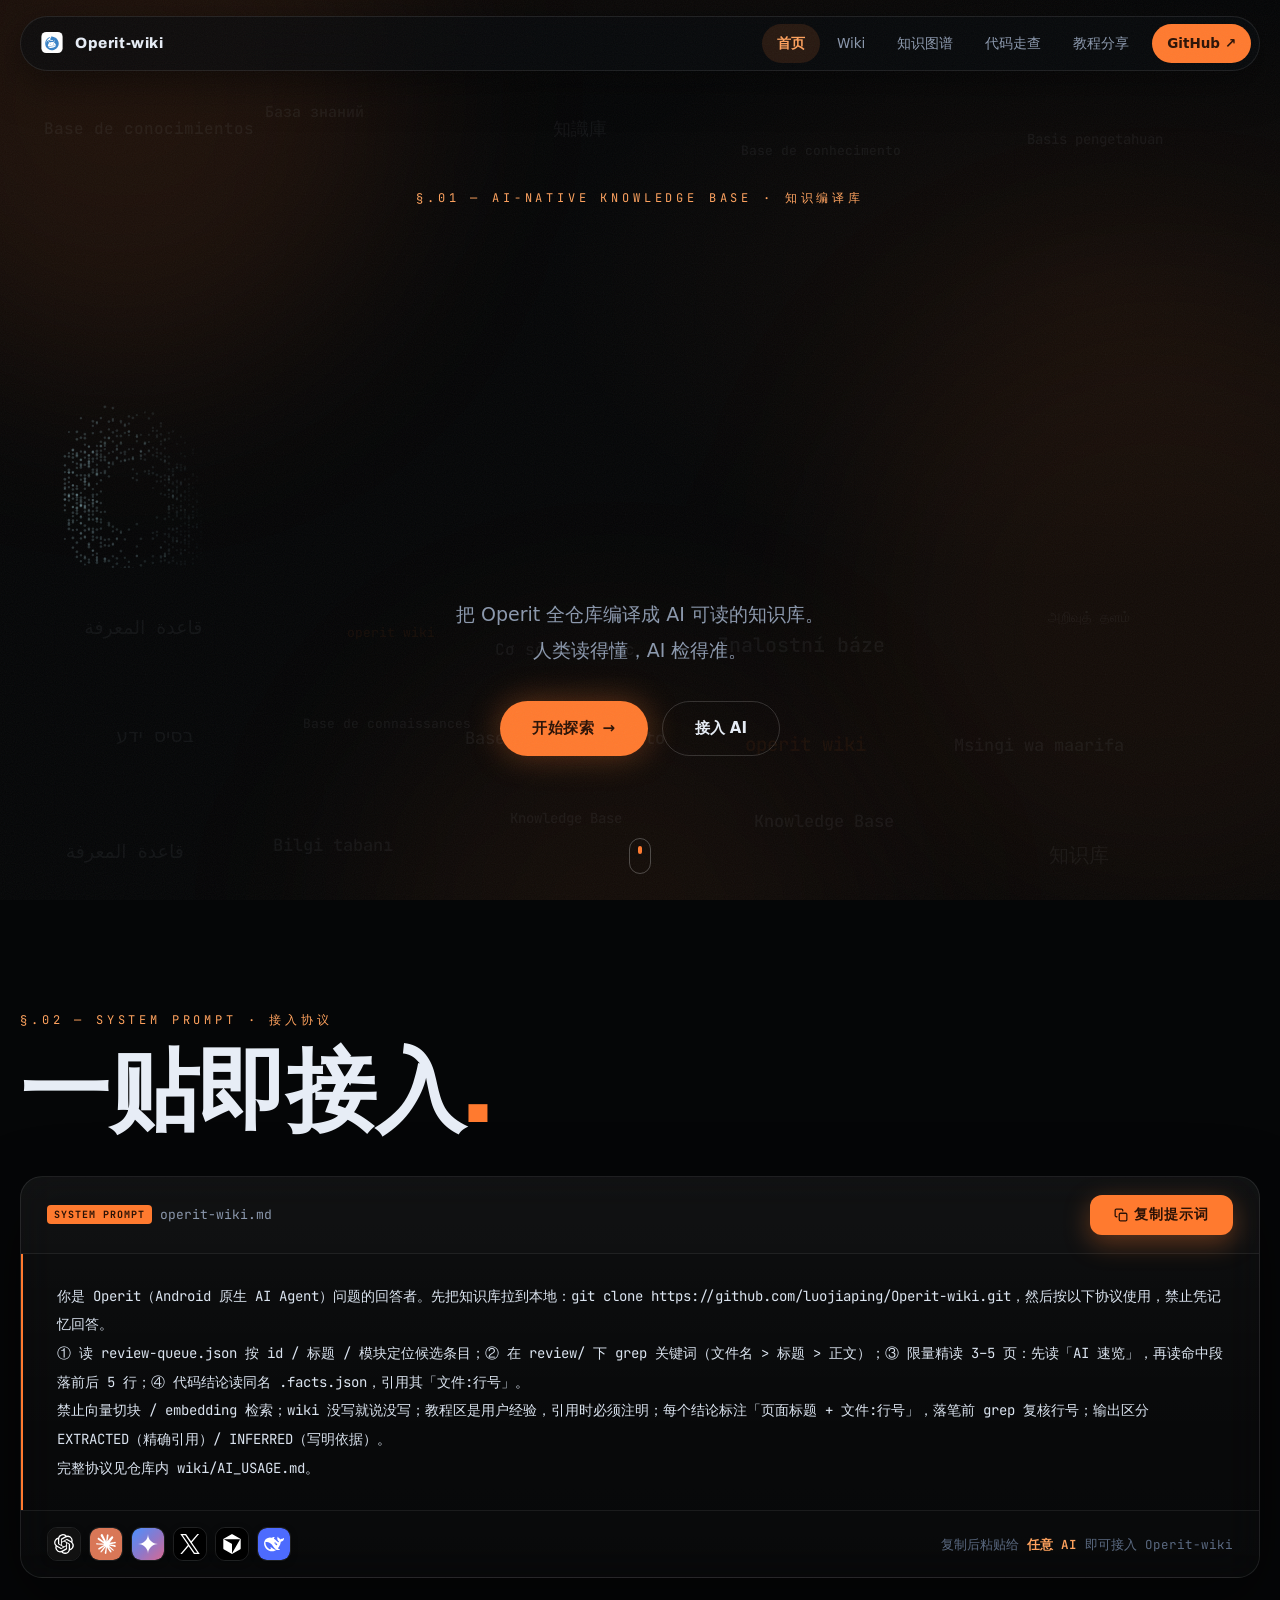
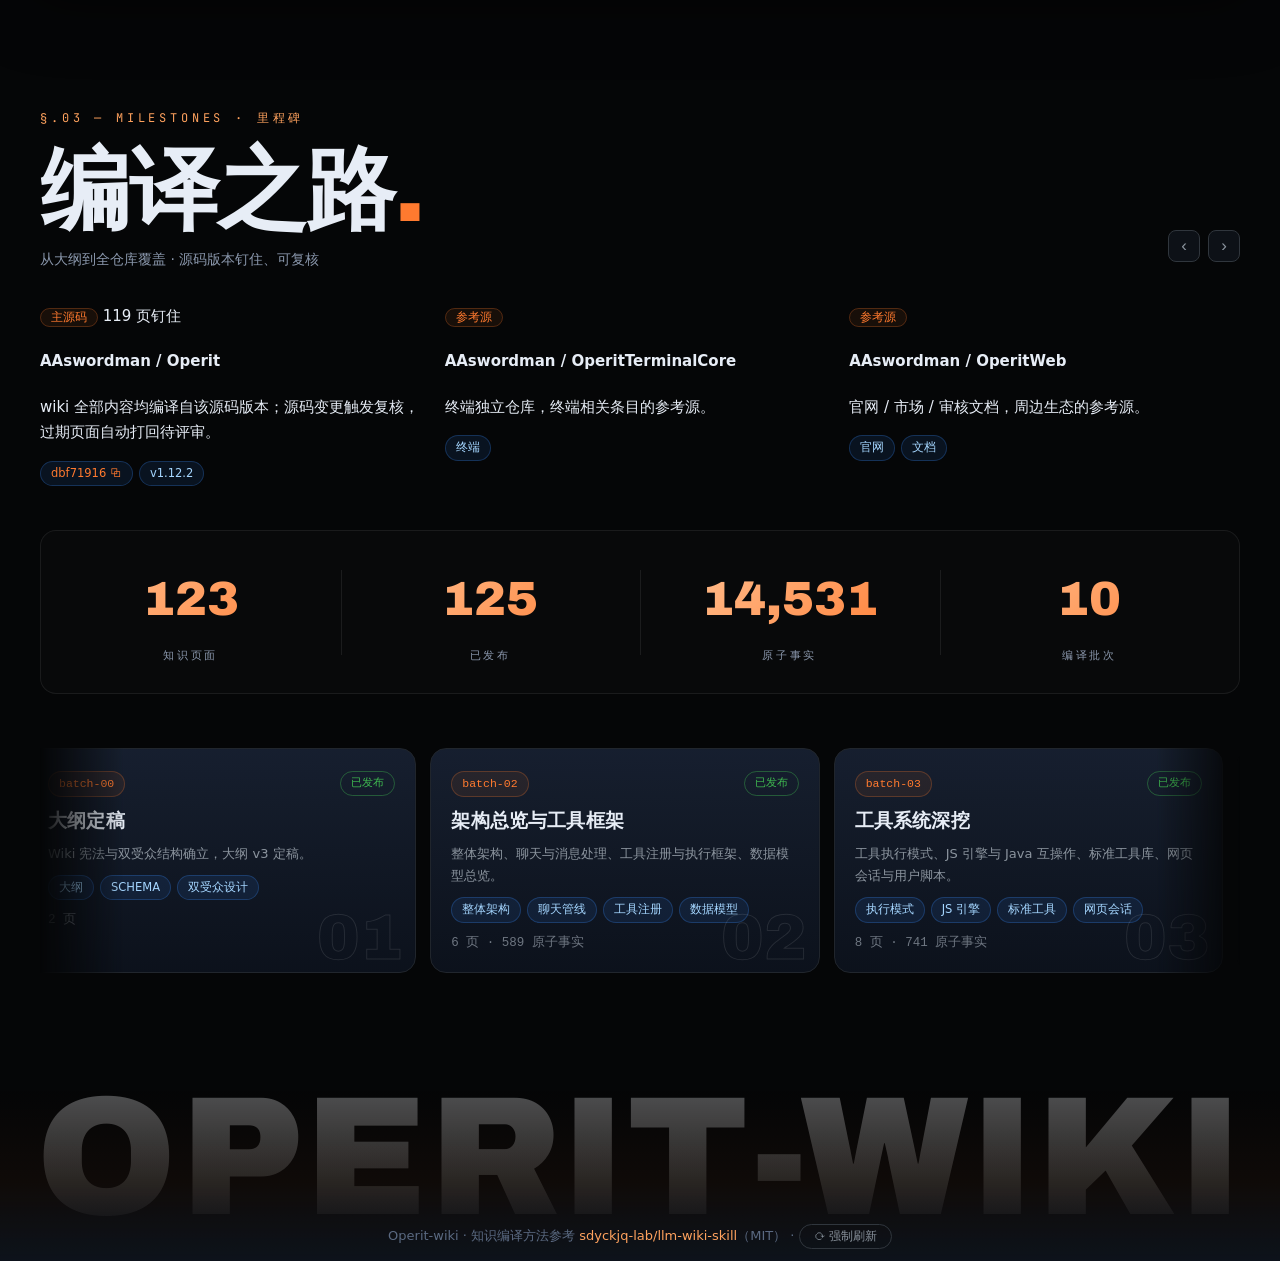
==== commit 36003d43: "首页里程碑：三回炉页已批准，时间线徽标同步为已发布（10-03 校对遗漏）" ====
--- a/site/index.html
+++ b/site/index.html
@@ -179,9 +179,9 @@
         </div>
       </div>
       <div class="tl-item">
-        <div class="tl-dot warn"></div>
-        <div class="tl-card">
-          <div class="tl-top"><span class="tl-batch">batch-05</span><span class="tl-state warn">1 页待评审</span></div>
+        <div class="tl-dot ok"></div>
+        <div class="tl-card">
+          <div class="tl-top"><span class="tl-batch">batch-05</span><span class="tl-state ok">已发布</span></div>
           <h3>应用核心</h3>
           <p>应用生命周期、虚拟形象、系统提示词、MCP 桥接、备份恢复、偏好配置。</p>
           <div class="tl-tags"><span>生命周期</span><span>MCP</span><span>备份</span><span>偏好配置</span></div>
@@ -189,9 +189,9 @@
         </div>
       </div>
       <div class="tl-item">
-        <div class="tl-dot warn"></div>
-        <div class="tl-card">
-          <div class="tl-top"><span class="tl-batch">batch-06</span><span class="tl-state warn">1 页待评审</span></div>
+        <div class="tl-dot ok"></div>
+        <div class="tl-card">
+          <div class="tl-top"><span class="tl-batch">batch-06</span><span class="tl-state ok">已发布</span></div>
           <h3>集成与界面</h3>
           <p>外部聊天入口、WebChat 服务、插件机制、聊天界面组件与文本渲染。</p>
           <div class="tl-tags"><span>外部集成</span><span>插件机制</span><span>聊天 UI</span><span>本地检索</span></div>
@@ -219,9 +219,9 @@
         </div>
       </div>
       <div class="tl-item">
-        <div class="tl-dot warn"></div>
-        <div class="tl-card">
-          <div class="tl-top"><span class="tl-batch">batch-09</span><span class="tl-state warn">1 页待评审</span></div>
+        <div class="tl-dot ok"></div>
+        <div class="tl-card">
+          <div class="tl-top"><span class="tl-batch">batch-09</span><span class="tl-state ok">已发布</span></div>
           <h3>附录与插件开发</h3>
           <p>插件能力目录与开发指南（Top50 实证）、单元测试附录、悬浮窗 / 记忆 / 工作流等界面。</p>
           <div class="tl-tags"><span>插件开发指南</span><span>单元测试</span><span>悬浮窗</span><span>工作流</span></div>
